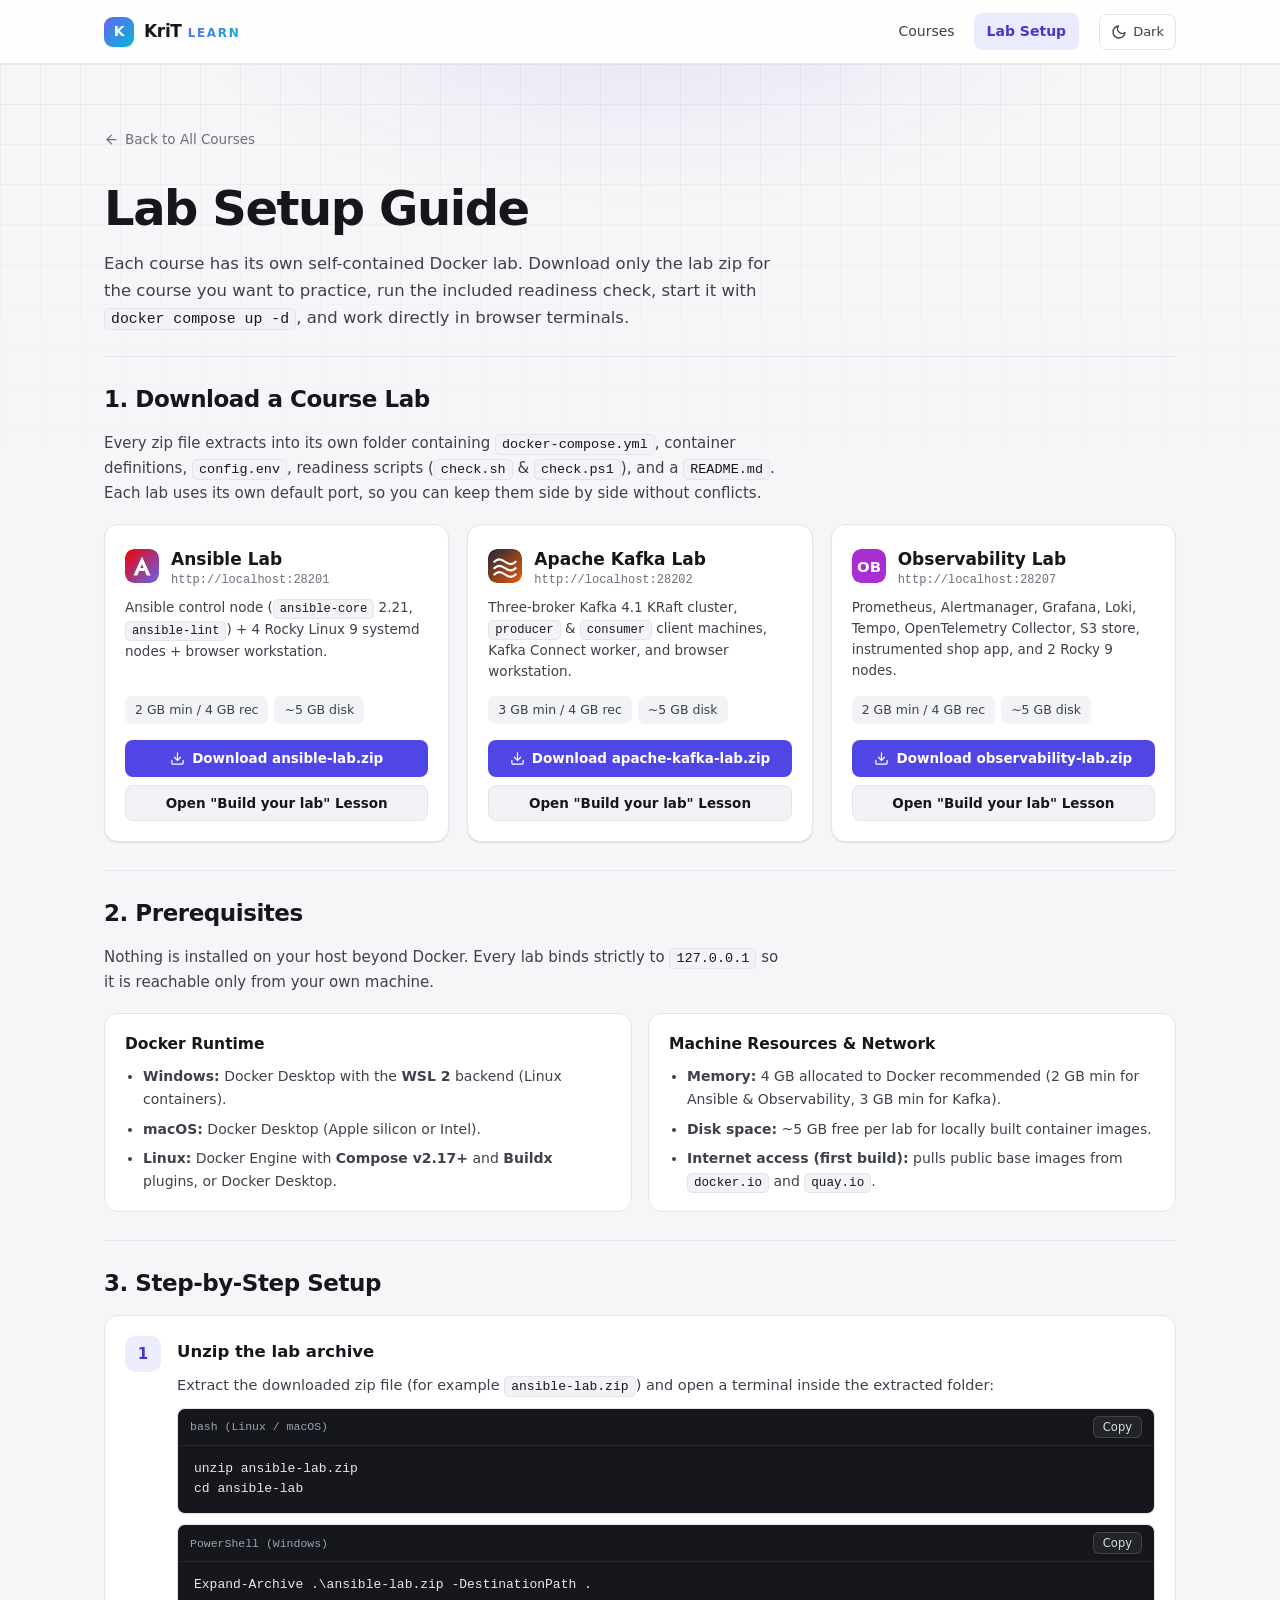
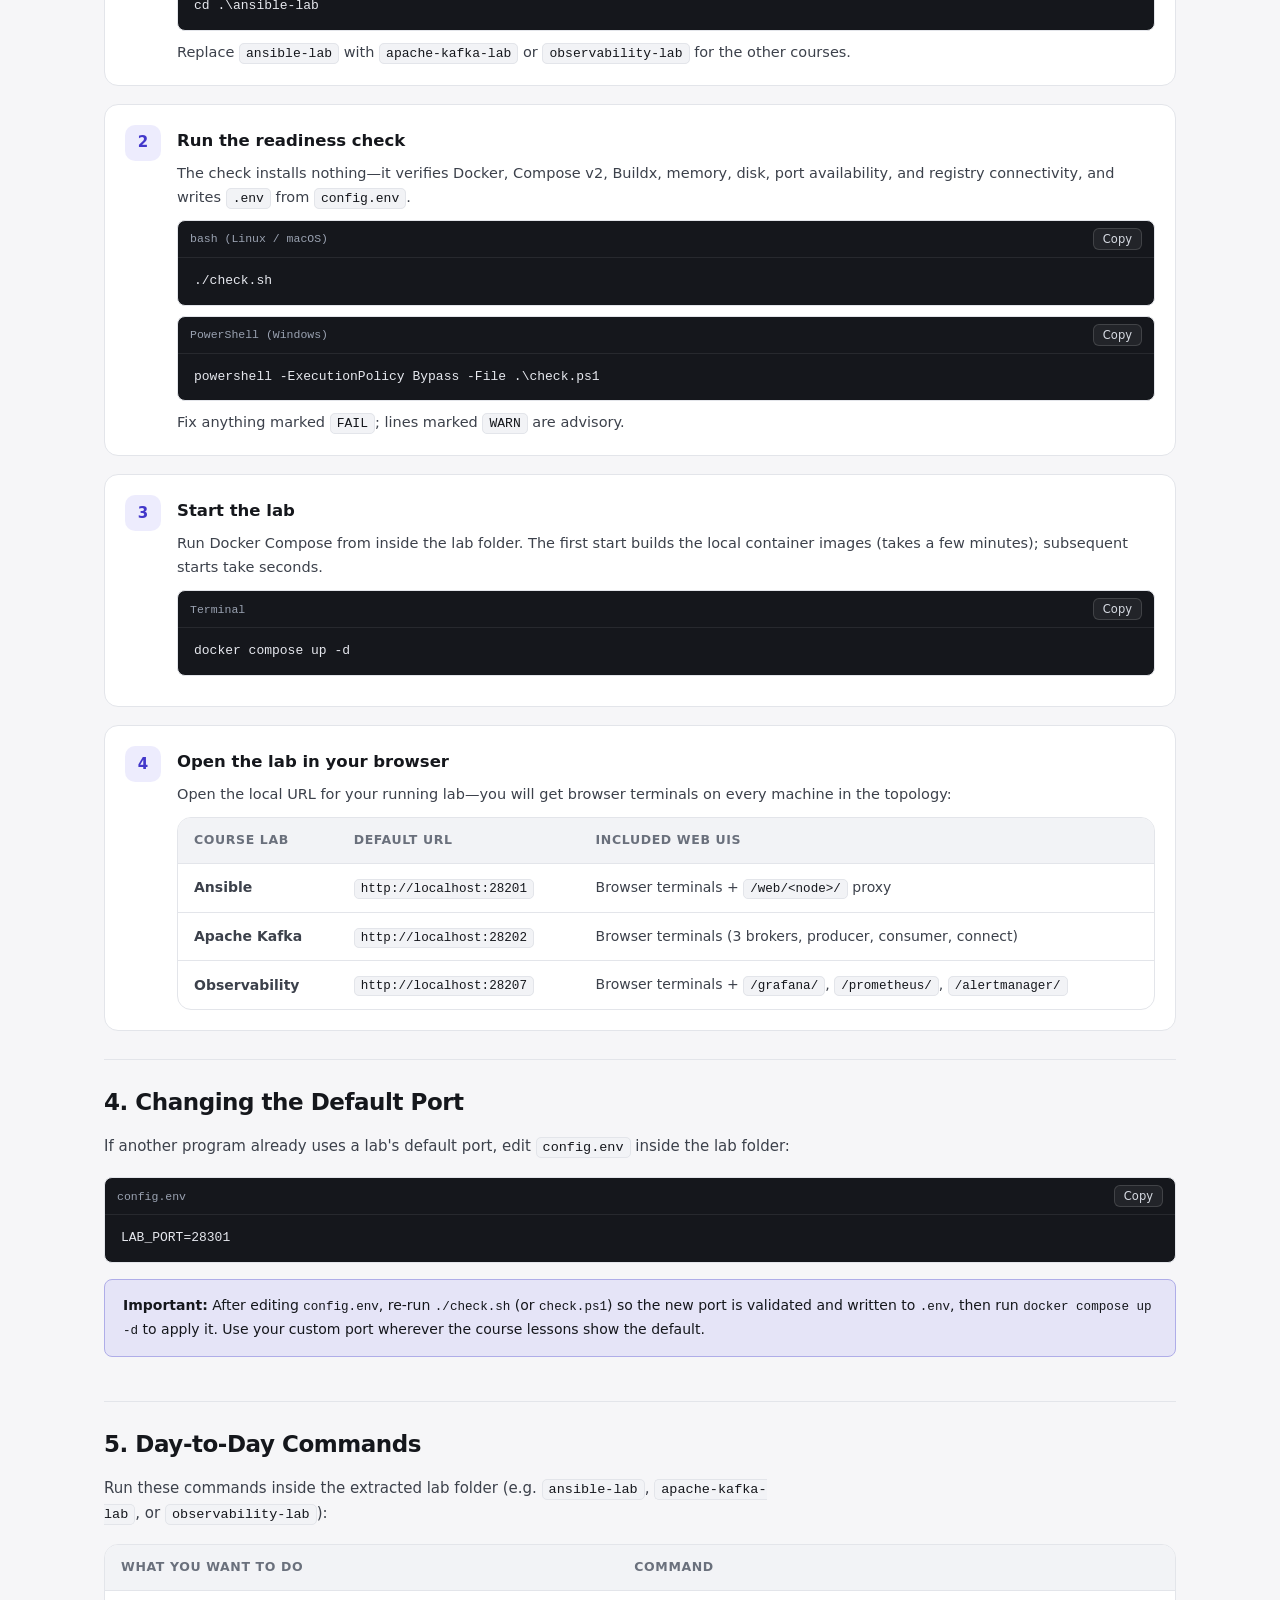
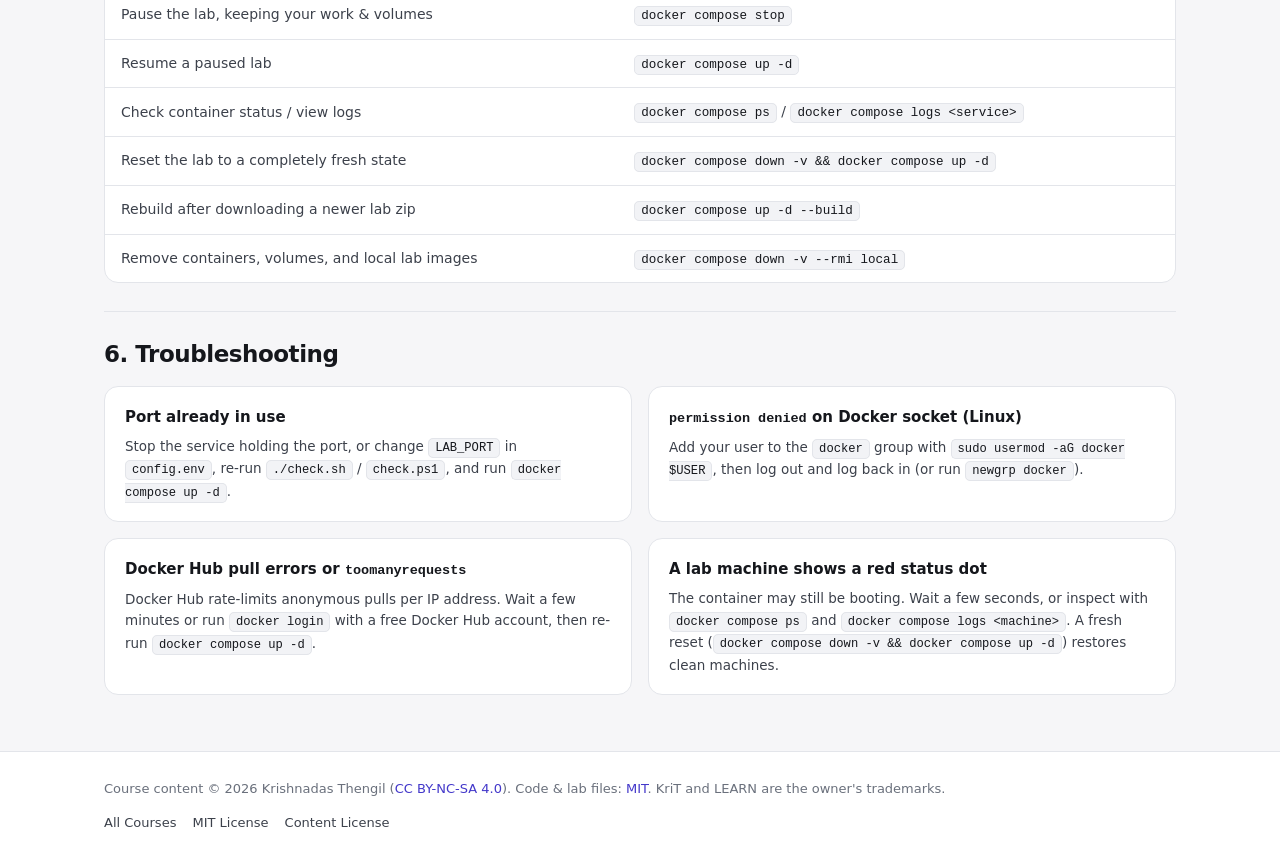
==== lab-setup/index.html @ cadbdb61 "Publish KriT LEARN portal with Ansible, Apache Kafka, and Observability courses" ====
<!doctype html>
<html lang="en">
<head>
  <meta charset="UTF-8" />
  <meta name="viewport" content="width=device-width, initial-scale=1.0" />
  <meta name="theme-color" content="#0c0d10" />
  <meta name="description" content="Download and set up the local Docker labs for KriT LEARN courses: Ansible, Apache Kafka, and Observability." />
  <title>Lab Setup — KriT LEARN</title>
  <link rel="icon" href="data:image/svg+xml,%3Csvg xmlns='http://www.w3.org/2000/svg' viewBox='0 0 32 32'%3E%3Cdefs%3E%3ClinearGradient id='g' x1='0' y1='0' x2='1' y2='1'%3E%3Cstop offset='0' stop-color='%236366f1'/%3E%3Cstop offset='1' stop-color='%2306b6d4'/%3E%3C/linearGradient%3E%3C/defs%3E%3Crect width='32' height='32' rx='8' fill='url(%23g)'/%3E%3Ctext x='16' y='21.5' font-family='system-ui,sans-serif' font-size='15' font-weight='800' fill='%23fff' text-anchor='middle'%3EK%3C/text%3E%3C/svg%3E" />
  <link rel="stylesheet" href="../assets/portal.css" />
  <script>(function () {
    var t;
    try { t = JSON.parse(localStorage.getItem('learn-theme')); } catch (e) {}
    if (t !== 'light' && t !== 'dark') t = matchMedia('(prefers-color-scheme: light)').matches ? 'light' : 'dark';
    document.documentElement.dataset.theme = t;
  })();</script>
</head>
<body>
  <header class="topbar">
    <div class="topbar-inner">
      <a class="brand-lockup" href="../" aria-label="KriT LEARN Home">
        <span class="brand-mark" aria-hidden="true">K</span>
        <span class="brand-word">KriT <span class="brand-sub">LEARN</span></span>
      </a>
      <nav class="nav-links" aria-label="Primary">
        <a class="nav-link" href="../">Courses</a>
        <a class="nav-link active" href="./">Lab Setup</a>
      </nav>
      <button id="theme-toggle" class="theme-btn" type="button" aria-label="Switch theme">
        <svg class="icon-sun" viewBox="0 0 24 24" fill="none" stroke="currentColor" stroke-width="2" stroke-linecap="round" stroke-linejoin="round" style="display:none"><circle cx="12" cy="12" r="4"/><path d="M12 2v2M12 20v2M4.93 4.93l1.41 1.41M17.66 17.66l1.41 1.41M2 12h2M20 12h2M6.34 17.66l-1.41 1.41M19.07 4.93l-1.41 1.41"/></svg>
        <svg class="icon-moon" viewBox="0 0 24 24" fill="none" stroke="currentColor" stroke-width="2" stroke-linecap="round" stroke-linejoin="round"><path d="M21 12.79A9 9 0 1 1 11.21 3 7 7 0 0 0 21 12.79z"/></svg>
        <span class="theme-label">Theme</span>
      </button>
    </div>
  </header>

  <main class="page-bg">
    <div class="container">
      <section class="hero" style="padding-bottom: 24px;">
        <a class="breadcrumb" href="../">
          <svg width="15" height="15" viewBox="0 0 24 24" fill="none" stroke="currentColor" stroke-width="2" stroke-linecap="round" stroke-linejoin="round"><path d="M19 12H5"/><path d="m12 19-7-7 7-7"/></svg>
          Back to All Courses
        </a>
        <h1>Lab Setup Guide</h1>
        <p class="hero-lead">
          Each course has its own self-contained Docker lab. Download only the lab zip for the course you want to practice,
          run the included readiness check, start it with <code>docker compose up -d</code>, and work directly in browser terminals.
        </p>
      </section>

      <!-- Section 1: Downloads -->
      <section id="downloads" class="setup-section">
        <h2>1. Download a Course Lab</h2>
        <p>
          Every zip file extracts into its own folder containing <code>docker-compose.yml</code>, container definitions,
          <code>config.env</code>, readiness scripts (<code>check.sh</code> &amp; <code>check.ps1</code>), and a <code>README.md</code>.
          Each lab uses its own default port, so you can keep them side by side without conflicts.
        </p>

        <div class="download-grid">
          <!-- Ansible Lab -->
          <article class="dl-card">
            <div class="dl-card-head">
              <div class="dl-card-icon" aria-hidden="true">
                <svg xmlns="http://www.w3.org/2000/svg" viewBox="0 0 32 32">
                  <defs><linearGradient id="g-ans-d" x1="0" y1="0" x2="1" y2="1"><stop offset="0" stop-color="#ee0000"/><stop offset="1" stop-color="#6366f1"/></linearGradient></defs>
                  <rect width="32" height="32" rx="8" fill="url(#g-ans-d)"/>
                  <path d="M16 7 8 25h3.6l1.7-4.2h5.4L20.4 25H24L16 7Zm-1.5 10.8L16 14l1.5 3.8h-3Z" fill="#fff"/>
                </svg>
              </div>
              <div>
                <h3>Ansible Lab</h3>
                <div class="dl-port">http://localhost:28201</div>
              </div>
            </div>
            <p>Ansible control node (<code>ansible-core</code> 2.21, <code>ansible-lint</code>) + 4 Rocky Linux 9 systemd nodes + browser workstation.</p>
            <div class="dl-meta">
              <span class="pill">2 GB min / 4 GB rec</span>
              <span class="pill">~5 GB disk</span>
            </div>
            <div class="dl-actions">
              <a class="btn btn-primary" href="../downloads/ansible-lab.zip" download>
                <svg viewBox="0 0 24 24" fill="none" stroke="currentColor" stroke-width="2" stroke-linecap="round" stroke-linejoin="round"><path d="M21 15v4a2 2 0 0 1-2 2H5a2 2 0 0 1-2-2v-4"/><polyline points="7 10 12 15 17 10"/><line x1="12" y1="15" x2="12" y2="3"/></svg>
                Download ansible-lab.zip
              </a>
              <a class="btn btn-secondary" href="../courses/ansible/#/l/l-lab-setup">Open "Build your lab" Lesson</a>
            </div>
          </article>

          <!-- Kafka Lab -->
          <article class="dl-card">
            <div class="dl-card-head">
              <div class="dl-card-icon" aria-hidden="true">
                <svg xmlns="http://www.w3.org/2000/svg" viewBox="0 0 32 32">
                  <defs><linearGradient id="g-kfk-d" x1="0" y1="0" x2="1" y2="1"><stop offset="0" stop-color="#1f2937"/><stop offset="1" stop-color="#ea580c"/></linearGradient></defs>
                  <rect width="32" height="32" rx="8" fill="url(#g-kfk-d)"/>
                  <path d="M6 12c3-3 6-3 10 0s7 3 10 0M6 18c3-3 6-3 10 0s7 3 10 0M6 24c3-3 6-3 10 0s7 3 10 0" fill="none" stroke="#fff" stroke-width="2" stroke-linecap="round"/>
                </svg>
              </div>
              <div>
                <h3>Apache Kafka Lab</h3>
                <div class="dl-port">http://localhost:28202</div>
              </div>
            </div>
            <p>Three-broker Kafka 4.1 KRaft cluster, <code>producer</code> &amp; <code>consumer</code> client machines, Kafka Connect worker, and browser workstation.</p>
            <div class="dl-meta">
              <span class="pill">3 GB min / 4 GB rec</span>
              <span class="pill">~5 GB disk</span>
            </div>
            <div class="dl-actions">
              <a class="btn btn-primary" href="../downloads/apache-kafka-lab.zip" download>
                <svg viewBox="0 0 24 24" fill="none" stroke="currentColor" stroke-width="2" stroke-linecap="round" stroke-linejoin="round"><path d="M21 15v4a2 2 0 0 1-2 2H5a2 2 0 0 1-2-2v-4"/><polyline points="7 10 12 15 17 10"/><line x1="12" y1="15" x2="12" y2="3"/></svg>
                Download apache-kafka-lab.zip
              </a>
              <a class="btn btn-secondary" href="../courses/apache-kafka/#/l/ke-lab-setup">Open "Build your lab" Lesson</a>
            </div>
          </article>

          <!-- Observability Lab -->
          <article class="dl-card">
            <div class="dl-card-head">
              <div class="dl-card-icon" aria-hidden="true">
                <svg xmlns="http://www.w3.org/2000/svg" viewBox="0 0 32 32">
                  <rect width="32" height="32" rx="8" fill="hsl(285 65% 50%)"/>
                  <text x="16" y="21.5" font-family="system-ui,sans-serif" font-size="14" font-weight="800" fill="#fff" text-anchor="middle">OB</text>
                </svg>
              </div>
              <div>
                <h3>Observability Lab</h3>
                <div class="dl-port">http://localhost:28207</div>
              </div>
            </div>
            <p>Prometheus, Alertmanager, Grafana, Loki, Tempo, OpenTelemetry Collector, S3 store, instrumented shop app, and 2 Rocky 9 nodes.</p>
            <div class="dl-meta">
              <span class="pill">2 GB min / 4 GB rec</span>
              <span class="pill">~5 GB disk</span>
            </div>
            <div class="dl-actions">
              <a class="btn btn-primary" href="../downloads/observability-lab.zip" download>
                <svg viewBox="0 0 24 24" fill="none" stroke="currentColor" stroke-width="2" stroke-linecap="round" stroke-linejoin="round"><path d="M21 15v4a2 2 0 0 1-2 2H5a2 2 0 0 1-2-2v-4"/><polyline points="7 10 12 15 17 10"/><line x1="12" y1="15" x2="12" y2="3"/></svg>
                Download observability-lab.zip
              </a>
              <a class="btn btn-secondary" href="../courses/observability/#/l/obe-lab-setup">Open "Build your lab" Lesson</a>
            </div>
          </article>
        </div>
      </section>

      <!-- Section 2: Prerequisites -->
      <section class="setup-section">
        <h2>2. Prerequisites</h2>
        <p>Nothing is installed on your host beyond Docker. Every lab binds strictly to <code>127.0.0.1</code> so it is reachable only from your own machine.</p>
        <div class="req-grid">
          <div class="req-card">
            <h3>Docker Runtime</h3>
            <ul>
              <li><strong>Windows:</strong> Docker Desktop with the <strong>WSL 2</strong> backend (Linux containers).</li>
              <li><strong>macOS:</strong> Docker Desktop (Apple silicon or Intel).</li>
              <li><strong>Linux:</strong> Docker Engine with <strong>Compose v2.17+</strong> and <strong>Buildx</strong> plugins, or Docker Desktop.</li>
            </ul>
          </div>
          <div class="req-card">
            <h3>Machine Resources &amp; Network</h3>
            <ul>
              <li><strong>Memory:</strong> 4 GB allocated to Docker recommended (2 GB min for Ansible &amp; Observability, 3 GB min for Kafka).</li>
              <li><strong>Disk space:</strong> ~5 GB free per lab for locally built container images.</li>
              <li><strong>Internet access (first build):</strong> pulls public base images from <code>docker.io</code> and <code>quay.io</code>.</li>
            </ul>
          </div>
        </div>
      </section>

      <!-- Section 3: Step-by-Step Setup -->
      <section class="setup-section">
        <h2>3. Step-by-Step Setup</h2>
        <div class="steps">
          <div class="step">
            <div class="step-num">1</div>
            <div class="step-body">
              <h3>Unzip the lab archive</h3>
              <p>Extract the downloaded zip file (for example <code>ansible-lab.zip</code>) and open a terminal inside the extracted folder:</p>
              <div class="code-wrap">
                <div class="code-head"><span>bash (Linux / macOS)</span><button class="copy-btn" type="button">Copy</button></div>
                <pre>unzip ansible-lab.zip
cd ansible-lab</pre>
              </div>
              <div class="code-wrap">
                <div class="code-head"><span>PowerShell (Windows)</span><button class="copy-btn" type="button">Copy</button></div>
                <pre>Expand-Archive .\ansible-lab.zip -DestinationPath .
cd .\ansible-lab</pre>
              </div>
              <p>Replace <code>ansible-lab</code> with <code>apache-kafka-lab</code> or <code>observability-lab</code> for the other courses.</p>
            </div>
          </div>

          <div class="step">
            <div class="step-num">2</div>
            <div class="step-body">
              <h3>Run the readiness check</h3>
              <p>
                The check installs nothing—it verifies Docker, Compose v2, Buildx, memory, disk, port availability, and registry connectivity,
                and writes <code>.env</code> from <code>config.env</code>.
              </p>
              <div class="code-wrap">
                <div class="code-head"><span>bash (Linux / macOS)</span><button class="copy-btn" type="button">Copy</button></div>
                <pre>./check.sh</pre>
              </div>
              <div class="code-wrap">
                <div class="code-head"><span>PowerShell (Windows)</span><button class="copy-btn" type="button">Copy</button></div>
                <pre>powershell -ExecutionPolicy Bypass -File .\check.ps1</pre>
              </div>
              <p>Fix anything marked <code>FAIL</code>; lines marked <code>WARN</code> are advisory.</p>
            </div>
          </div>

          <div class="step">
            <div class="step-num">3</div>
            <div class="step-body">
              <h3>Start the lab</h3>
              <p>Run Docker Compose from inside the lab folder. The first start builds the local container images (takes a few minutes); subsequent starts take seconds.</p>
              <div class="code-wrap">
                <div class="code-head"><span>Terminal</span><button class="copy-btn" type="button">Copy</button></div>
                <pre>docker compose up -d</pre>
              </div>
            </div>
          </div>

          <div class="step">
            <div class="step-num">4</div>
            <div class="step-body">
              <h3>Open the lab in your browser</h3>
              <p>Open the local URL for your running lab—you will get browser terminals on every machine in the topology:</p>
              <div class="table-wrap" style="margin-top: 10px;">
                <table>
                  <thead>
                    <tr><th>Course Lab</th><th>Default URL</th><th>Included Web UIs</th></tr>
                  </thead>
                  <tbody>
                    <tr><td><strong>Ansible</strong></td><td><code>http://localhost:28201</code></td><td>Browser terminals + <code>/web/&lt;node&gt;/</code> proxy</td></tr>
                    <tr><td><strong>Apache Kafka</strong></td><td><code>http://localhost:28202</code></td><td>Browser terminals (3 brokers, producer, consumer, connect)</td></tr>
                    <tr><td><strong>Observability</strong></td><td><code>http://localhost:28207</code></td><td>Browser terminals + <code>/grafana/</code>, <code>/prometheus/</code>, <code>/alertmanager/</code></td></tr>
                  </tbody>
                </table>
              </div>
            </div>
          </div>
        </div>
      </section>

      <!-- Section 4: Customizing Ports -->
      <section class="setup-section">
        <h2>4. Changing the Default Port</h2>
        <p>If another program already uses a lab's default port, edit <code>config.env</code> inside the lab folder:</p>
        <div class="code-wrap">
          <div class="code-head"><span>config.env</span><button class="copy-btn" type="button">Copy</button></div>
          <pre>LAB_PORT=28301</pre>
        </div>
        <div class="callout">
          <strong>Important:</strong> After editing <code>config.env</code>, re-run <code>./check.sh</code> (or <code>check.ps1</code>) so the new port is validated and written to <code>.env</code>, then run <code>docker compose up -d</code> to apply it. Use your custom port wherever the course lessons show the default.
        </div>
      </section>

      <!-- Section 5: Day-to-Day Commands -->
      <section class="setup-section">
        <h2>5. Day-to-Day Commands</h2>
        <p>Run these commands inside the extracted lab folder (e.g. <code>ansible-lab</code>, <code>apache-kafka-lab</code>, or <code>observability-lab</code>):</p>
        <div class="table-wrap">
          <table>
            <thead>
              <tr><th>What you want to do</th><th>Command</th></tr>
            </thead>
            <tbody>
              <tr><td>Pause the lab, keeping your work &amp; volumes</td><td><code>docker compose stop</code></td></tr>
              <tr><td>Resume a paused lab</td><td><code>docker compose up -d</code></td></tr>
              <tr><td>Check container status / view logs</td><td><code>docker compose ps</code> / <code>docker compose logs &lt;service&gt;</code></td></tr>
              <tr><td>Reset the lab to a completely fresh state</td><td><code>docker compose down -v &amp;&amp; docker compose up -d</code></td></tr>
              <tr><td>Rebuild after downloading a newer lab zip</td><td><code>docker compose up -d --build</code></td></tr>
              <tr><td>Remove containers, volumes, and local lab images</td><td><code>docker compose down -v --rmi local</code></td></tr>
            </tbody>
          </table>
        </div>
      </section>

      <!-- Section 6: Troubleshooting -->
      <section class="setup-section" style="padding-bottom: 56px;">
        <h2>6. Troubleshooting</h2>
        <div class="faq-grid">
          <div class="faq-card">
            <h3>Port already in use</h3>
            <p>Stop the service holding the port, or change <code>LAB_PORT</code> in <code>config.env</code>, re-run <code>./check.sh</code> / <code>check.ps1</code>, and run <code>docker compose up -d</code>.</p>
          </div>
          <div class="faq-card">
            <h3><code>permission denied</code> on Docker socket (Linux)</h3>
            <p>Add your user to the <code>docker</code> group with <code>sudo usermod -aG docker $USER</code>, then log out and log back in (or run <code>newgrp docker</code>).</p>
          </div>
          <div class="faq-card">
            <h3>Docker Hub pull errors or <code>toomanyrequests</code></h3>
            <p>Docker Hub rate-limits anonymous pulls per IP address. Wait a few minutes or run <code>docker login</code> with a free Docker Hub account, then re-run <code>docker compose up -d</code>.</p>
          </div>
          <div class="faq-card">
            <h3>A lab machine shows a red status dot</h3>
            <p>The container may still be booting. Wait a few seconds, or inspect with <code>docker compose ps</code> and <code>docker compose logs &lt;machine&gt;</code>. A fresh reset (<code>docker compose down -v &amp;&amp; docker compose up -d</code>) restores clean machines.</p>
          </div>
        </div>
      </section>
    </div>
  </main>

  <footer class="site-footer">
    <div class="container footer-inner">
      <div>
        Course content &copy; 2026 Krishnadas Thengil (<a href="../LICENSE-CONTENT">CC BY-NC-SA 4.0</a>). Code &amp; lab files: <a href="../LICENSE">MIT</a>. KriT and LEARN are the owner's trademarks.
      </div>
      <div class="footer-links">
        <a href="../">All Courses</a>
        <a href="../LICENSE">MIT License</a>
        <a href="../LICENSE-CONTENT">Content License</a>
      </div>
    </div>
  </footer>

  <script src="../assets/portal.js"></script>
</body>
</html>
---- assets/portal.css ----
:root {
  --font-display: "Plus Jakarta Sans", "Inter", system-ui, -apple-system, BlinkMacSystemFont, "Segoe UI", sans-serif;
  --font-text: "Inter", system-ui, -apple-system, BlinkMacSystemFont, "Segoe UI", sans-serif;
  --font-mono: "JetBrains Mono", ui-monospace, SFMono-Regular, Menlo, Monaco, Consolas, monospace;
  --radius-sm: 8px;
  --radius: 14px;
  --radius-lg: 20px;
  --topbar-h: 64px;
  --ease: cubic-bezier(.2, .8, .2, 1);

  color-scheme: light;
  --bg: #f6f6f8;
  --bg-tint: #f3f4ff;
  --surface: #ffffff;
  --surface-2: #f2f3f6;
  --surface-3: #e9ebef;
  --border: #e3e5ea;
  --border-strong: #cdd1d8;
  --text: #15171c;
  --text-2: #3c414b;
  --muted: #6a707c;
  --accent: #4338ca;
  --accent-fill: #4f46e5;
  --accent-hover: #4338ca;
  --accent-soft: rgba(79, 70, 229, 0.10);
  --on-accent: #ffffff;
  --glass: rgba(255, 255, 255, 0.88);
  --code-bg: #15171c;
  --code-text: #e6e8ee;
  --shadow-sm: 0 1px 2px rgba(16, 18, 24, 0.06), 0 1px 1px rgba(16, 18, 24, 0.04);
  --shadow-md: 0 10px 28px -10px rgba(16, 18, 24, 0.14), 0 2px 6px rgba(16, 18, 24, 0.05);
  --shadow-lg: 0 24px 60px -20px rgba(16, 18, 24, 0.22);
  --grid-line: rgba(16, 18, 24, 0.055);
  --brand-gradient: linear-gradient(135deg, #6366f1, #06b6d4);
  --ok: #15803d;
  --ok-soft: rgba(21, 128, 61, 0.11);
  --warn: #b45309;
  --warn-soft: rgba(180, 83, 9, 0.11);
}

[data-theme="dark"] {
  color-scheme: dark;
  --bg: #0c0d10;
  --bg-tint: #0e0f1a;
  --surface: #14161b;
  --surface-2: #1a1d23;
  --surface-3: #23272e;
  --border: #252930;
  --border-strong: #363b45;
  --text: #f2f3f5;
  --text-2: #c4c8d0;
  --muted: #8d939e;
  --accent: #8b93ff;
  --accent-fill: #6366f1;
  --accent-hover: #7c7ff5;
  --accent-soft: rgba(139, 147, 255, 0.14);
  --on-accent: #ffffff;
  --glass: rgba(12, 13, 16, 0.88);
  --code-bg: #0f1115;
  --code-text: #e6e8ee;
  --shadow-sm: 0 1px 2px rgba(0, 0, 0, 0.4);
  --shadow-md: 0 12px 32px -12px rgba(0, 0, 0, 0.65);
  --shadow-lg: 0 30px 70px -20px rgba(0, 0, 0, 0.78);
  --grid-line: rgba(255, 255, 255, 0.045);
  --ok: #4ade80;
  --ok-soft: rgba(74, 222, 128, 0.12);
  --warn: #fbbf24;
  --warn-soft: rgba(251, 191, 36, 0.12);
}

*, *::before, *::after { box-sizing: border-box; }

html { scroll-behavior: smooth; }

body {
  margin: 0;
  min-height: 100vh;
  display: flex;
  flex-direction: column;
  background: var(--bg);
  color: var(--text);
  font: 400 15px/1.65 var(--font-text);
  -webkit-font-smoothing: antialiased;
  text-rendering: optimizeLegibility;
  transition: background-color 0.25s var(--ease), color 0.25s var(--ease);
}

a { color: var(--accent); text-decoration: none; }
a:hover { text-decoration: underline; }

/* Subtle architectural grid background on hero */
.page-bg {
  position: relative;
  flex: 1;
}

.page-bg::before {
  content: "";
  position: absolute;
  inset: 0 0 auto 0;
  height: 440px;
  pointer-events: none;
  background-image:
    radial-gradient(640px 260px at 50% -40px, var(--accent-soft), transparent 70%),
    linear-gradient(to right, var(--grid-line) 1px, transparent 1px),
    linear-gradient(to bottom, var(--grid-line) 1px, transparent 1px);
  background-size: 100% 100%, 40px 40px, 40px 40px;
  mask-image: linear-gradient(to bottom, rgba(0,0,0,0.85), transparent 92%);
  -webkit-mask-image: linear-gradient(to bottom, rgba(0,0,0,0.85), transparent 92%);
  z-index: 0;
}

.container {
  position: relative;
  z-index: 1;
  width: 100%;
  max-width: 1120px;
  margin: 0 auto;
  padding: 0 24px;
}

/* Header */
.topbar {
  position: sticky;
  top: 0;
  z-index: 40;
  height: var(--topbar-h);
  background: var(--glass);
  backdrop-filter: saturate(160%) blur(14px);
  -webkit-backdrop-filter: saturate(160%) blur(14px);
  border-bottom: 1px solid var(--border);
}

.topbar-inner {
  height: 100%;
  max-width: 1120px;
  margin: 0 auto;
  padding: 0 24px;
  display: flex;
  align-items: center;
  gap: 20px;
}

.brand-lockup {
  display: inline-flex;
  align-items: center;
  gap: 10px;
  color: var(--text);
  font-family: var(--font-display);
  font-weight: 800;
  font-size: 17px;
  letter-spacing: -0.02em;
}
.brand-lockup:hover { text-decoration: none; }

.brand-mark {
  width: 30px;
  height: 30px;
  border-radius: 9px;
  background: var(--brand-gradient);
  display: inline-flex;
  align-items: center;
  justify-content: center;
  color: #fff;
  font-weight: 800;
  font-size: 14px;
  box-shadow: var(--shadow-sm);
  flex-shrink: 0;
}

.brand-word {
  display: inline-flex;
  align-items: baseline;
  gap: 6px;
}

.brand-word .brand-sub {
  font-size: 12px;
  font-weight: 700;
  letter-spacing: 0.14em;
  text-transform: uppercase;
  background: var(--brand-gradient);
  -webkit-background-clip: text;
  background-clip: text;
  color: transparent;
}

.nav-links {
  display: flex;
  align-items: center;
  gap: 6px;
  margin-left: auto;
}

.nav-link {
  padding: 7px 13px;
  border-radius: var(--radius-sm);
  color: var(--text-2);
  font-size: 14px;
  font-weight: 500;
  transition: background-color 0.18s var(--ease), color 0.18s var(--ease);
}
.nav-link:hover {
  background: var(--surface-2);
  color: var(--text);
  text-decoration: none;
}
.nav-link.active {
  background: var(--accent-soft);
  color: var(--accent);
  font-weight: 600;
}

.theme-btn {
  display: inline-flex;
  align-items: center;
  justify-content: center;
  gap: 6px;
  height: 36px;
  padding: 0 11px;
  border-radius: var(--radius-sm);
  border: 1px solid var(--border);
  background: var(--surface);
  color: var(--text-2);
  font: 500 13px var(--font-text);
  cursor: pointer;
  transition: border-color 0.18s var(--ease), background-color 0.18s var(--ease), color 0.18s var(--ease);
}
.theme-btn:hover {
  border-color: var(--border-strong);
  background: var(--surface-2);
  color: var(--text);
}
.theme-btn svg { width: 16px; height: 16px; flex-shrink: 0; }

/* Hero */
.hero {
  padding: 64px 0 42px;
}

.eyebrow {
  display: inline-flex;
  align-items: center;
  gap: 8px;
  padding: 5px 12px;
  border-radius: 999px;
  border: 1px solid var(--border);
  background: var(--surface);
  color: var(--text-2);
  font: 600 12px/1 var(--font-mono);
  letter-spacing: 0.04em;
  text-transform: uppercase;
  box-shadow: var(--shadow-sm);
}

.eyebrow-dot {
  width: 7px;
  height: 7px;
  border-radius: 50%;
  background: var(--brand-gradient);
}

.hero h1 {
  margin: 18px 0 14px;
  font-family: var(--font-display);
  font-size: clamp(32px, 4.6vw, 48px);
  font-weight: 800;
  line-height: 1.12;
  letter-spacing: -0.03em;
  max-width: 18ch;
}

.hero-lead {
  margin: 0;
  max-width: 66ch;
  font-size: 16.5px;
  line-height: 1.65;
  color: var(--text-2);
}

/* Tile Grid */
.section-head {
  display: flex;
  align-items: baseline;
  justify-content: space-between;
  gap: 16px;
  margin: 12px 0 20px;
}

.section-title {
  margin: 0;
  font-family: var(--font-display);
  font-size: 13px;
  font-weight: 700;
  letter-spacing: 0.12em;
  text-transform: uppercase;
  color: var(--muted);
}

.tile-grid {
  display: grid;
  grid-template-columns: repeat(2, minmax(0, 1fr));
  gap: 22px;
  padding-bottom: 56px;
}

.tile {
  position: relative;
  display: flex;
  flex-direction: column;
  background: var(--surface);
  border: 1px solid var(--border);
  border-radius: var(--radius-lg);
  padding: 26px;
  box-shadow: var(--shadow-sm);
  transition: transform 0.22s var(--ease), box-shadow 0.22s var(--ease), border-color 0.22s var(--ease);
  overflow: hidden;
}

.tile::before {
  content: "";
  position: absolute;
  inset: 0 0 auto 0;
  height: 3px;
  background: var(--tile-accent, var(--brand-gradient));
  opacity: 0.9;
}

.tile:hover {
  transform: translateY(-3px);
  box-shadow: var(--shadow-md);
  border-color: var(--border-strong);
}

.tile-setup {
  background: linear-gradient(155deg, var(--surface) 0%, var(--bg-tint) 100%);
  border-color: color-mix(in srgb, var(--accent-fill) 32%, var(--border));
}

.tile-top {
  display: flex;
  align-items: flex-start;
  justify-content: space-between;
  gap: 16px;
  margin-bottom: 16px;
}

.tile-icon {
  width: 46px;
  height: 46px;
  border-radius: 12px;
  display: inline-flex;
  align-items: center;
  justify-content: center;
  flex-shrink: 0;
  box-shadow: var(--shadow-sm);
  overflow: hidden;
}

.tile-icon svg {
  width: 46px;
  height: 46px;
  display: block;
}

.tile-badge {
  display: inline-flex;
  align-items: center;
  padding: 4px 10px;
  border-radius: 999px;
  background: var(--surface-2);
  border: 1px solid var(--border);
  color: var(--muted);
  font: 600 11.5px/1.2 var(--font-mono);
  white-space: nowrap;
}

.tile-setup .tile-badge {
  background: var(--accent-soft);
  border-color: transparent;
  color: var(--accent);
}

.tile h2 {
  margin: 0 0 8px;
  font-family: var(--font-display);
  font-size: 22px;
  font-weight: 750;
  letter-spacing: -0.02em;
  color: var(--text);
}

.tile-desc {
  margin: 0 0 18px;
  color: var(--text-2);
  font-size: 14.5px;
  line-height: 1.65;
  flex: 1;
}

.pill-row {
  display: flex;
  flex-wrap: wrap;
  gap: 8px;
  margin-bottom: 22px;
}

.pill {
  display: inline-flex;
  align-items: center;
  gap: 5px;
  padding: 4px 10px;
  border-radius: 7px;
  background: var(--surface-2);
  color: var(--text-2);
  font-size: 12.5px;
  font-weight: 500;
}

.pill code {
  font-family: var(--font-mono);
  font-size: 12px;
  color: var(--text);
}

.tile-actions {
  display: flex;
  flex-wrap: wrap;
  align-items: center;
  gap: 10px;
  padding-top: 16px;
  border-top: 1px solid var(--border);
}

/* Buttons */
.btn {
  display: inline-flex;
  align-items: center;
  justify-content: center;
  gap: 7px;
  padding: 9px 16px;
  border-radius: var(--radius-sm);
  font: 600 13.5px/1.2 var(--font-text);
  cursor: pointer;
  border: 1px solid transparent;
  transition: background-color 0.18s var(--ease), border-color 0.18s var(--ease), color 0.18s var(--ease), transform 0.15s var(--ease);
  white-space: nowrap;
}
.btn:hover { text-decoration: none; }
.btn:active { transform: translateY(1px); }
.btn svg { width: 15px; height: 15px; flex-shrink: 0; }

.btn-primary {
  background: var(--accent-fill);
  color: var(--on-accent);
}
.btn-primary:hover {
  background: var(--accent-hover);
  color: var(--on-accent);
}

.btn-secondary {
  background: var(--surface-2);
  border-color: var(--border);
  color: var(--text);
}
.btn-secondary:hover {
  background: var(--surface-3);
  border-color: var(--border-strong);
  color: var(--text);
}

/* Feature Strip on Home */
.info-strip {
  display: grid;
  grid-template-columns: repeat(3, minmax(0, 1fr));
  gap: 18px;
  padding: 0 0 64px;
}

.info-card {
  background: var(--surface);
  border: 1px solid var(--border);
  border-radius: var(--radius);
  padding: 20px;
}

.info-card h3 {
  margin: 0 0 6px;
  font-family: var(--font-display);
  font-size: 15px;
  font-weight: 700;
  color: var(--text);
}

.info-card p {
  margin: 0;
  font-size: 13.5px;
  color: var(--text-2);
  line-height: 1.6;
}

/* Lab Setup Page Styles */
.breadcrumb {
  display: inline-flex;
  align-items: center;
  gap: 6px;
  margin-bottom: 14px;
  font-size: 13.5px;
  font-weight: 500;
  color: var(--muted);
}
.breadcrumb:hover { color: var(--accent); text-decoration: none; }

.setup-section {
  padding: 24px 0 28px;
  border-top: 1px solid var(--border);
}

.setup-section:first-of-type {
  border-top: none;
  padding-top: 8px;
}

.setup-section h2 {
  margin: 0 0 12px;
  font-family: var(--font-display);
  font-size: 23px;
  font-weight: 750;
  letter-spacing: -0.02em;
}

.setup-section > p {
  margin: 0 0 18px;
  color: var(--text-2);
  max-width: 72ch;
}

.download-grid {
  display: grid;
  grid-template-columns: repeat(3, minmax(0, 1fr));
  gap: 18px;
  margin-top: 18px;
}

.dl-card {
  display: flex;
  flex-direction: column;
  background: var(--surface);
  border: 1px solid var(--border);
  border-radius: var(--radius);
  padding: 20px;
  box-shadow: var(--shadow-sm);
}

.dl-card-head {
  display: flex;
  align-items: center;
  gap: 12px;
  margin-bottom: 10px;
}

.dl-card-icon {
  width: 34px;
  height: 34px;
  border-radius: 9px;
  overflow: hidden;
  flex-shrink: 0;
}
.dl-card-icon svg { width: 34px; height: 34px; display: block; }

.dl-card h3 {
  margin: 0;
  font-family: var(--font-display);
  font-size: 17px;
  font-weight: 700;
}

.dl-card .dl-port {
  font: 500 12px var(--font-mono);
  color: var(--muted);
}

.dl-card p {
  margin: 0 0 14px;
  font-size: 13.5px;
  color: var(--text-2);
  line-height: 1.55;
  flex: 1;
}

.dl-meta {
  display: flex;
  flex-wrap: wrap;
  gap: 6px;
  margin-bottom: 16px;
}

.dl-actions {
  display: flex;
  flex-direction: column;
  gap: 8px;
}

.dl-actions .btn { width: 100%; }

/* Prerequisites Grid */
.req-grid {
  display: grid;
  grid-template-columns: repeat(2, minmax(0, 1fr));
  gap: 16px;
}

.req-card {
  background: var(--surface);
  border: 1px solid var(--border);
  border-radius: var(--radius);
  padding: 18px 20px;
}

.req-card h3 {
  margin: 0 0 8px;
  font-family: var(--font-display);
  font-size: 15.5px;
  font-weight: 700;
}

.req-card ul {
  margin: 0;
  padding-left: 18px;
  color: var(--text-2);
  font-size: 14px;
}
.req-card li { margin-bottom: 6px; }
.req-card li:last-child { margin-bottom: 0; }

/* Steps */
.steps {
  display: flex;
  flex-direction: column;
  gap: 18px;
}

.step {
  display: grid;
  grid-template-columns: 36px minmax(0, 1fr);
  gap: 16px;
  background: var(--surface);
  border: 1px solid var(--border);
  border-radius: var(--radius);
  padding: 20px;
}

.step-num {
  width: 36px;
  height: 36px;
  border-radius: 10px;
  background: var(--accent-soft);
  color: var(--accent);
  font-family: var(--font-display);
  font-weight: 800;
  font-size: 15px;
  display: flex;
  align-items: center;
  justify-content: center;
}

.step-body h3 {
  margin: 2px 0 8px;
  font-family: var(--font-display);
  font-size: 16.5px;
  font-weight: 700;
}

.step-body p {
  margin: 0 0 10px;
  font-size: 14.5px;
  color: var(--text-2);
}
.step-body p:last-child { margin-bottom: 0; }

/* Code Blocks */
.code-wrap {
  position: relative;
  margin: 10px 0;
  border-radius: var(--radius-sm);
  background: var(--code-bg);
  border: 1px solid var(--border);
  overflow: hidden;
}

.code-head {
  display: flex;
  align-items: center;
  justify-content: space-between;
  padding: 7px 12px;
  border-bottom: 1px solid rgba(255, 255, 255, 0.08);
  font: 500 11.5px var(--font-mono);
  color: #9aa2b1;
}

.copy-btn {
  display: inline-flex;
  align-items: center;
  gap: 5px;
  padding: 3px 9px;
  border-radius: 6px;
  border: 1px solid rgba(255, 255, 255, 0.14);
  background: rgba(255, 255, 255, 0.06);
  color: #d6dae2;
  font: 500 11.5px var(--font-text);
  cursor: pointer;
  transition: background-color 0.15s var(--ease), color 0.15s var(--ease);
}
.copy-btn:hover { background: rgba(255, 255, 255, 0.14); color: #fff; }
.copy-btn.copied { border-color: #4ade80; color: #4ade80; }

pre {
  margin: 0;
  padding: 13px 16px;
  overflow-x: auto;
  font: 400 13px/1.6 var(--font-mono);
  color: var(--code-text);
}

code {
  font-family: var(--font-mono);
  font-size: 0.9em;
}

p code, li code, td code {
  padding: 2px 6px;
  border-radius: 5px;
  background: var(--surface-2);
  border: 1px solid var(--border);
  color: var(--text);
}

/* Callout */
.callout {
  margin: 16px 0;
  padding: 14px 18px;
  border-radius: var(--radius-sm);
  border: 1px solid color-mix(in srgb, var(--accent-fill) 35%, var(--border));
  background: var(--accent-soft);
  font-size: 14px;
  color: var(--text);
}
.callout strong { color: var(--text); }

/* Table */
.table-wrap {
  overflow-x: auto;
  border: 1px solid var(--border);
  border-radius: var(--radius);
  background: var(--surface);
}

table {
  width: 100%;
  border-collapse: collapse;
  font-size: 14px;
}

th, td {
  text-align: left;
  padding: 12px 16px;
  border-bottom: 1px solid var(--border);
}

th {
  background: var(--surface-2);
  font-family: var(--font-display);
  font-size: 12.5px;
  font-weight: 700;
  letter-spacing: 0.05em;
  text-transform: uppercase;
  color: var(--muted);
}

tr:last-child td { border-bottom: none; }
td { color: var(--text-2); }

/* Troubleshooting List */
.faq-grid {
  display: grid;
  grid-template-columns: repeat(2, minmax(0, 1fr));
  gap: 16px;
}

.faq-card {
  background: var(--surface);
  border: 1px solid var(--border);
  border-radius: var(--radius);
  padding: 18px 20px;
}

.faq-card h3 {
  margin: 0 0 6px;
  font-family: var(--font-display);
  font-size: 15px;
  font-weight: 700;
  color: var(--text);
}

.faq-card p {
  margin: 0;
  font-size: 13.5px;
  color: var(--text-2);
  line-height: 1.6;
}

/* Footer */
.site-footer {
  margin-top: auto;
  border-top: 1px solid var(--border);
  background: var(--surface);
  padding: 26px 0;
  font-size: 13px;
  color: var(--muted);
}

.footer-inner {
  display: flex;
  flex-wrap: wrap;
  align-items: center;
  justify-content: space-between;
  gap: 12px 24px;
}

.footer-links {
  display: flex;
  flex-wrap: wrap;
  gap: 16px;
}

.footer-links a { color: var(--text-2); }
.footer-links a:hover { color: var(--accent); }

/* Responsive */
@media (max-width: 900px) {
  .tile-grid,
  .download-grid,
  .info-strip,
  .req-grid,
  .faq-grid {
    grid-template-columns: 1fr;
  }
}

@media (max-width: 600px) {
  .topbar-inner { padding: 0 16px; gap: 10px; }
  .container { padding: 0 16px; }
  .hero { padding: 40px 0 28px; }
  .tile { padding: 20px; }
  .step { grid-template-columns: 1fr; gap: 10px; }
  .nav-link { padding: 6px 9px; font-size: 13px; }
  .theme-label { display: none; }
}
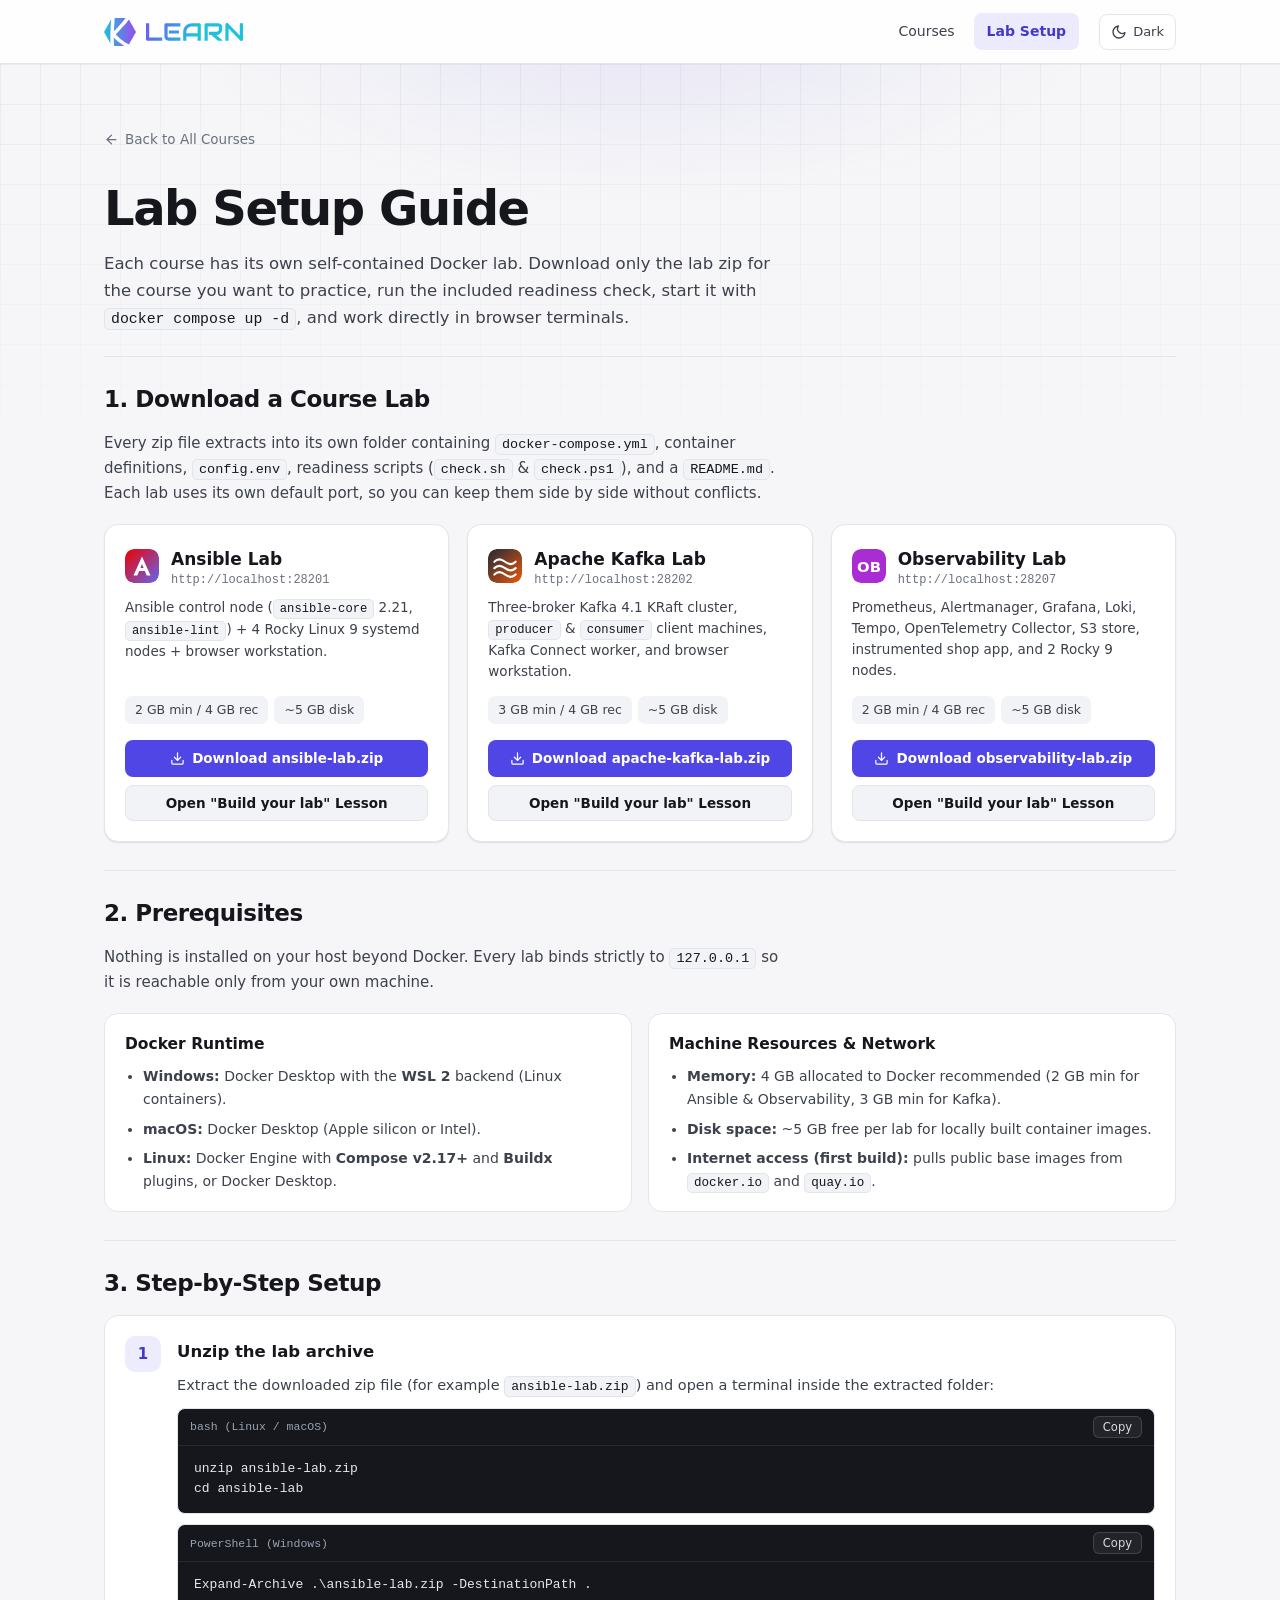
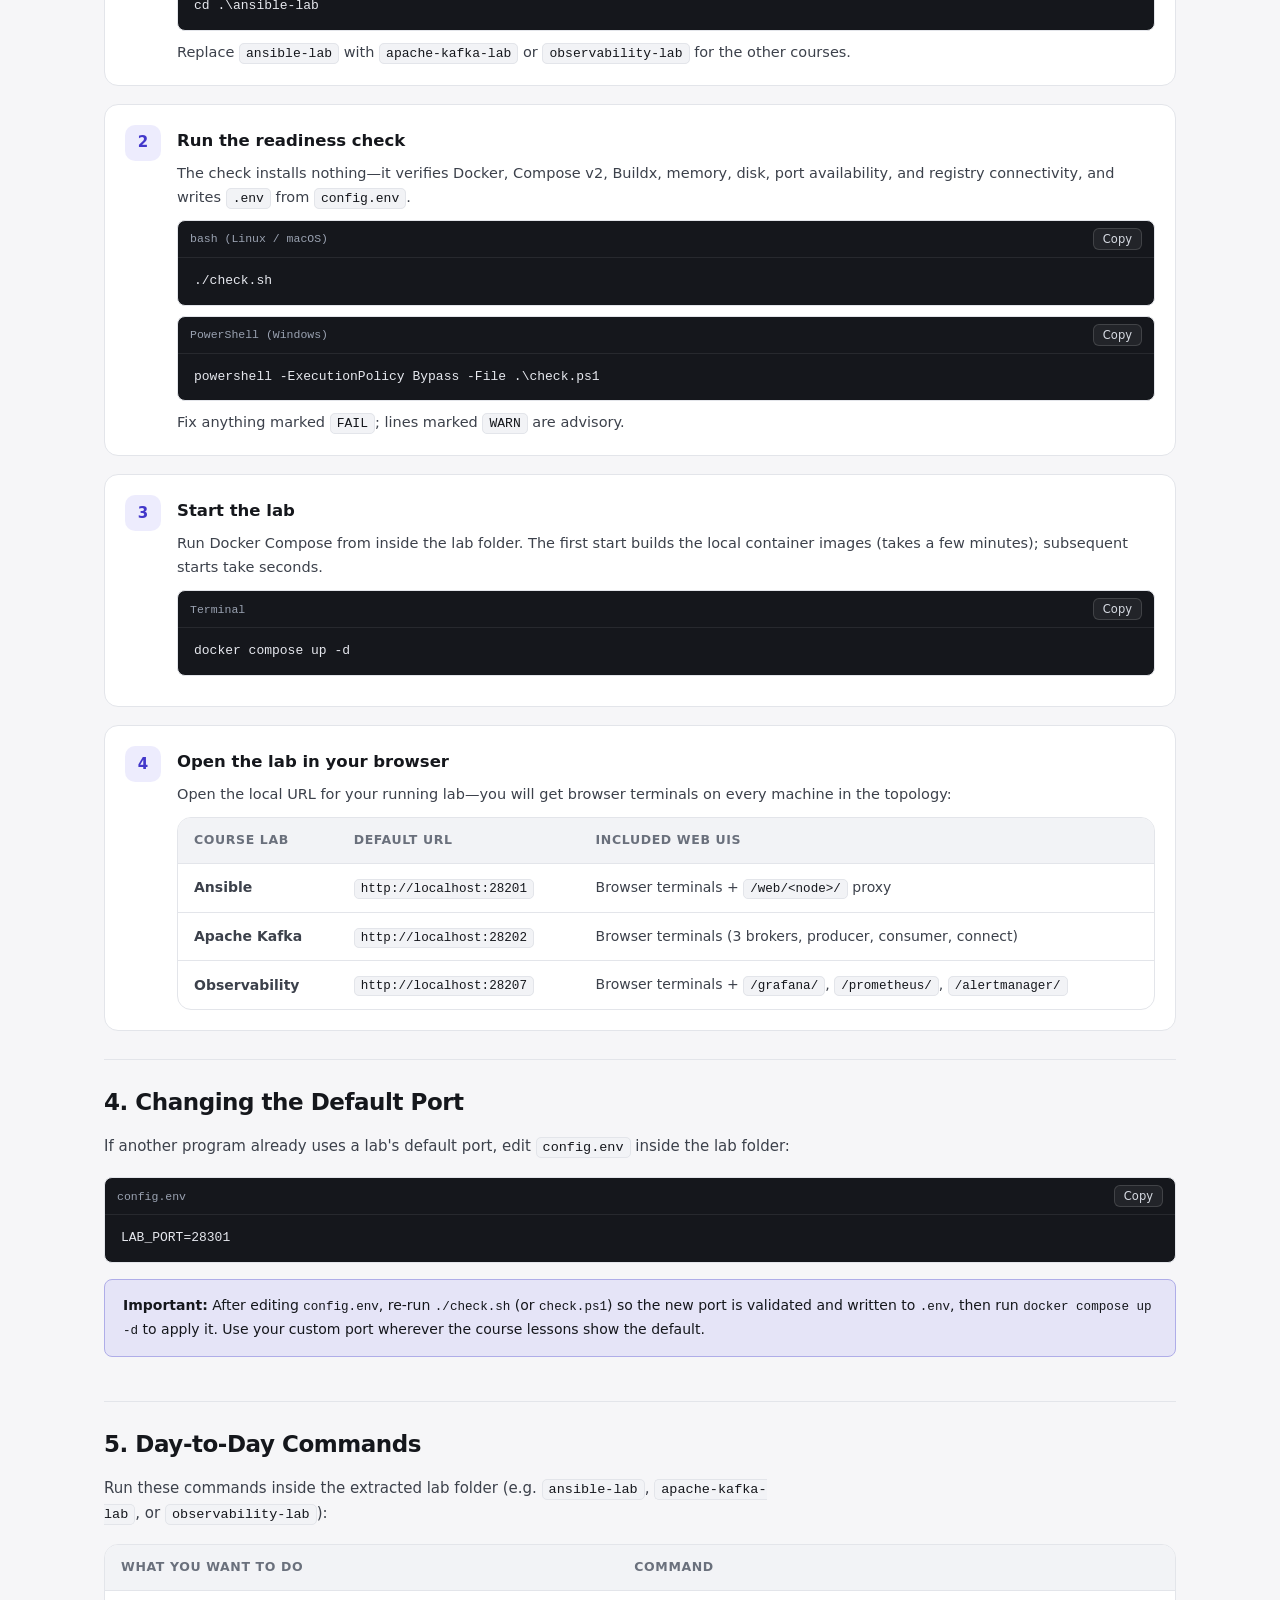
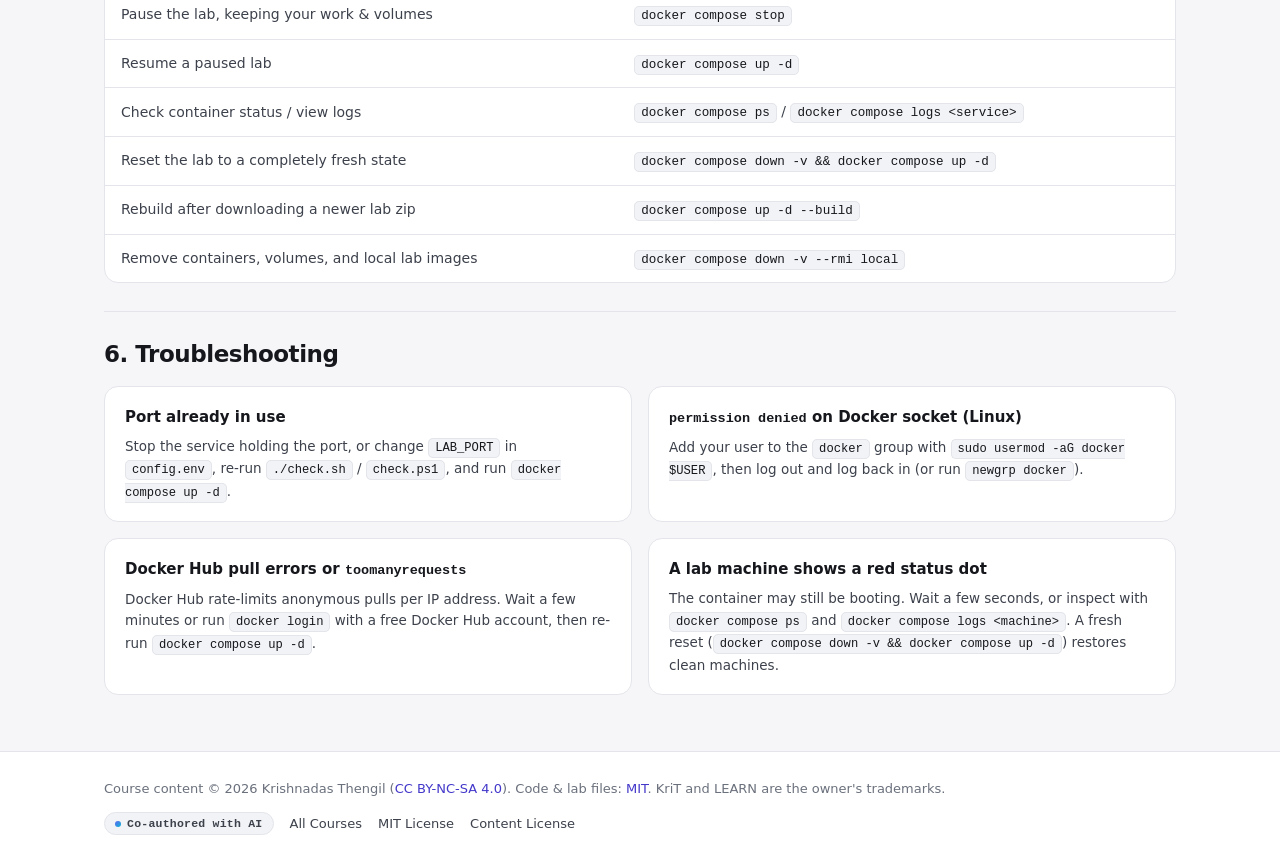
==== commit 48ec61b6: "Use KriT and LEARN SVG logos and add Co-authored with AI footer badge" ====
--- a/lab-setup/index.html
+++ b/lab-setup/index.html
@@ -6,7 +6,7 @@
   <meta name="theme-color" content="#0c0d10" />
   <meta name="description" content="Download and set up the local Docker labs for KriT LEARN courses: Ansible, Apache Kafka, and Observability." />
   <title>Lab Setup — KriT LEARN</title>
-  <link rel="icon" href="data:image/svg+xml,%3Csvg xmlns='http://www.w3.org/2000/svg' viewBox='0 0 32 32'%3E%3Cdefs%3E%3ClinearGradient id='g' x1='0' y1='0' x2='1' y2='1'%3E%3Cstop offset='0' stop-color='%236366f1'/%3E%3Cstop offset='1' stop-color='%2306b6d4'/%3E%3C/linearGradient%3E%3C/defs%3E%3Crect width='32' height='32' rx='8' fill='url(%23g)'/%3E%3Ctext x='16' y='21.5' font-family='system-ui,sans-serif' font-size='15' font-weight='800' fill='%23fff' text-anchor='middle'%3EK%3C/text%3E%3C/svg%3E" />
+  <link rel="icon" type="image/svg+xml" href="../assets/KriT.svg" />
   <link rel="stylesheet" href="../assets/portal.css" />
   <script>(function () {
     var t;
@@ -19,8 +19,8 @@
   <header class="topbar">
     <div class="topbar-inner">
       <a class="brand-lockup" href="../" aria-label="KriT LEARN Home">
-        <span class="brand-mark" aria-hidden="true">K</span>
-        <span class="brand-word">KriT <span class="brand-sub">LEARN</span></span>
+        <img class="brand-logo" src="../assets/KriT.svg" alt="KriT" />
+        <img class="brand-wordmark" src="../assets/LEARN_word.svg" alt="LEARN" />
       </a>
       <nav class="nav-links" aria-label="Primary">
         <a class="nav-link" href="../">Courses</a>
@@ -312,6 +312,7 @@
         Course content &copy; 2026 Krishnadas Thengil (<a href="../LICENSE-CONTENT">CC BY-NC-SA 4.0</a>). Code &amp; lab files: <a href="../LICENSE">MIT</a>. KriT and LEARN are the owner's trademarks.
       </div>
       <div class="footer-links">
+        <span class="ai-badge"><span class="ai-badge-dot" aria-hidden="true"></span>Co-authored with AI</span>
         <a href="../">All Courses</a>
         <a href="../LICENSE">MIT License</a>
         <a href="../LICENSE-CONTENT">Content License</a>
--- a/assets/portal.css
+++ b/assets/portal.css
@@ -146,43 +146,21 @@
   align-items: center;
   gap: 10px;
   color: var(--text);
-  font-family: var(--font-display);
-  font-weight: 800;
-  font-size: 17px;
-  letter-spacing: -0.02em;
-}
-.brand-lockup:hover { text-decoration: none; }
-
-.brand-mark {
-  width: 30px;
-  height: 30px;
-  border-radius: 9px;
-  background: var(--brand-gradient);
-  display: inline-flex;
-  align-items: center;
-  justify-content: center;
-  color: #fff;
-  font-weight: 800;
-  font-size: 14px;
-  box-shadow: var(--shadow-sm);
+}
+.brand-lockup:hover { text-decoration: none; opacity: 0.92; }
+
+.brand-logo {
+  height: 28px;
+  width: auto;
+  display: block;
   flex-shrink: 0;
 }
 
-.brand-word {
-  display: inline-flex;
-  align-items: baseline;
-  gap: 6px;
-}
-
-.brand-word .brand-sub {
-  font-size: 12px;
-  font-weight: 700;
-  letter-spacing: 0.14em;
-  text-transform: uppercase;
-  background: var(--brand-gradient);
-  -webkit-background-clip: text;
-  background-clip: text;
-  color: transparent;
+.brand-wordmark {
+  height: 18px;
+  width: auto;
+  display: block;
+  flex-shrink: 0;
 }
 
 .nav-links {
@@ -831,11 +809,34 @@
 .footer-links {
   display: flex;
   flex-wrap: wrap;
-  gap: 16px;
+  align-items: center;
+  gap: 14px 16px;
 }
 
 .footer-links a { color: var(--text-2); }
 .footer-links a:hover { color: var(--accent); }
+
+.ai-badge {
+  display: inline-flex;
+  align-items: center;
+  gap: 6px;
+  padding: 4px 10px;
+  border-radius: 999px;
+  border: 1px solid var(--border);
+  background: var(--surface-2);
+  color: var(--text-2);
+  font: 600 11.5px/1.2 var(--font-mono);
+  letter-spacing: 0.02em;
+  white-space: nowrap;
+}
+
+.ai-badge-dot {
+  width: 6px;
+  height: 6px;
+  border-radius: 50%;
+  background: var(--brand-gradient);
+  flex-shrink: 0;
+}
 
 /* Responsive */
 @media (max-width: 900px) {
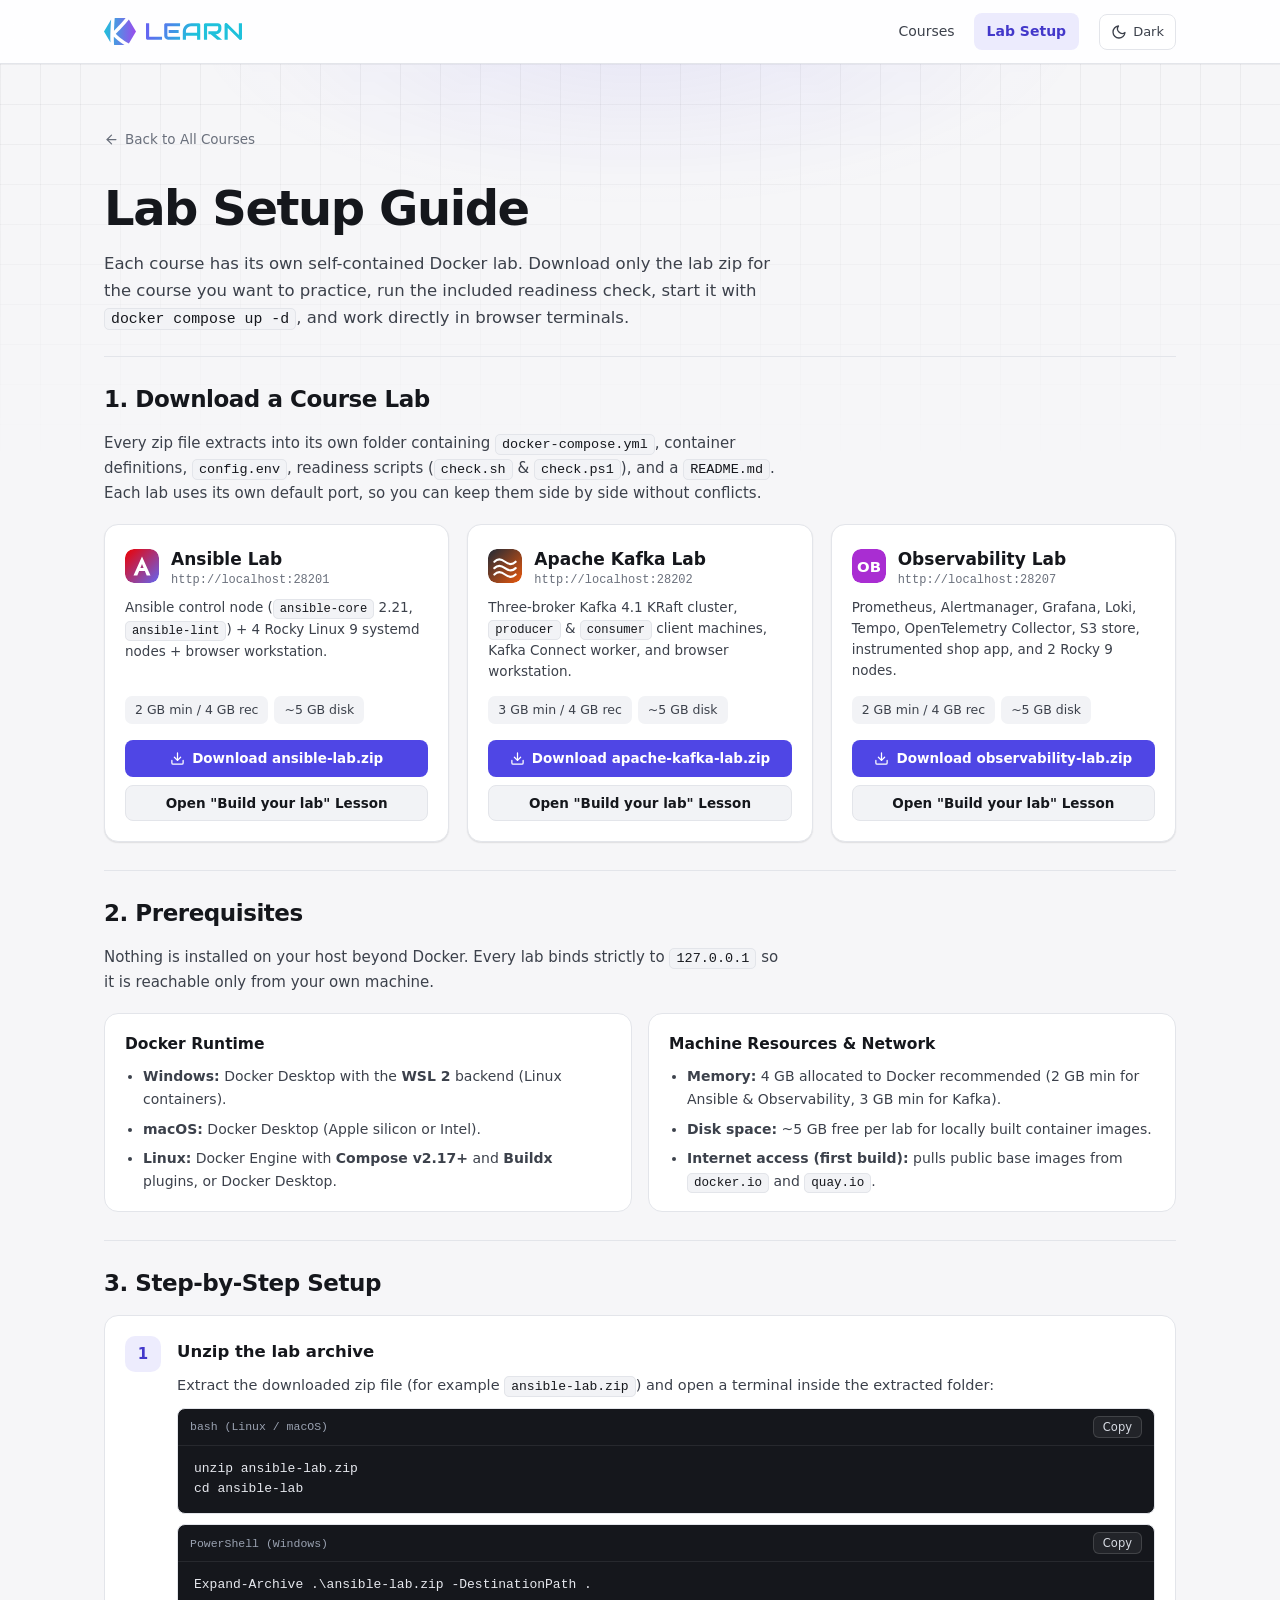
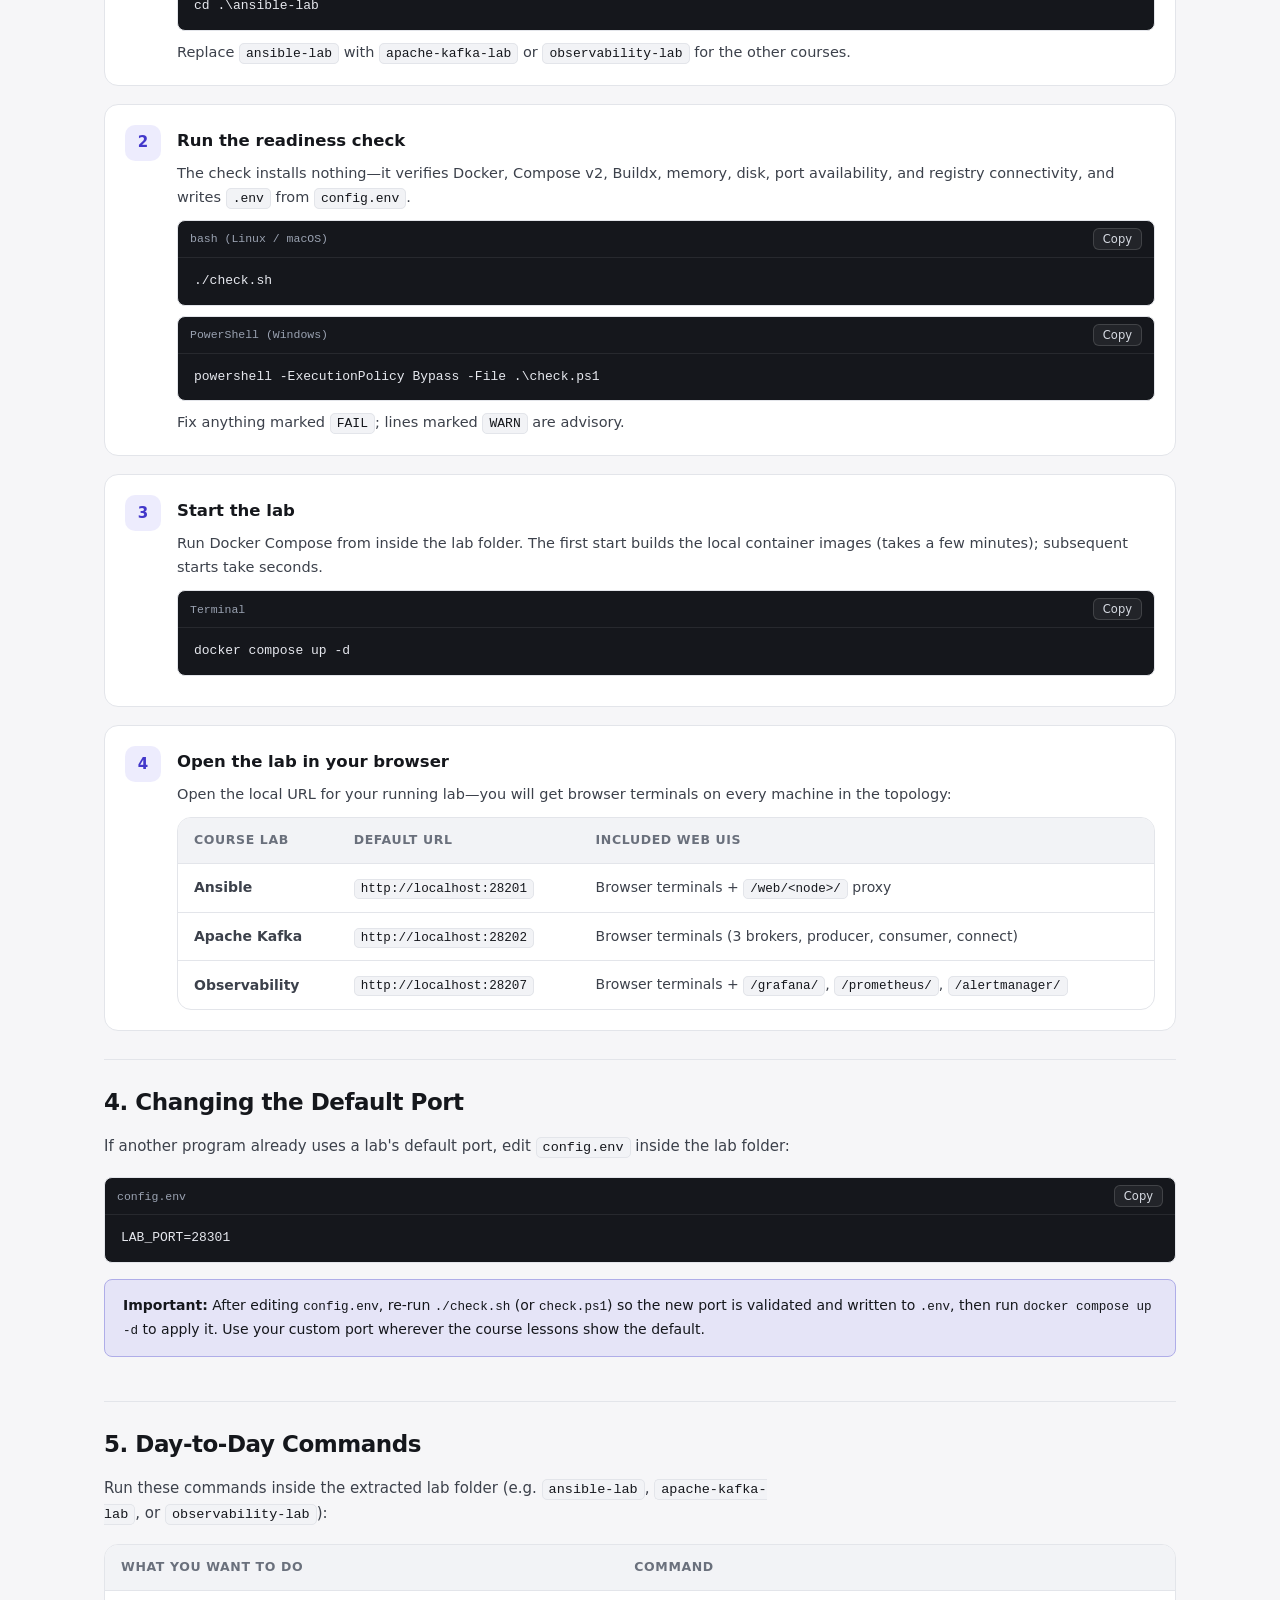
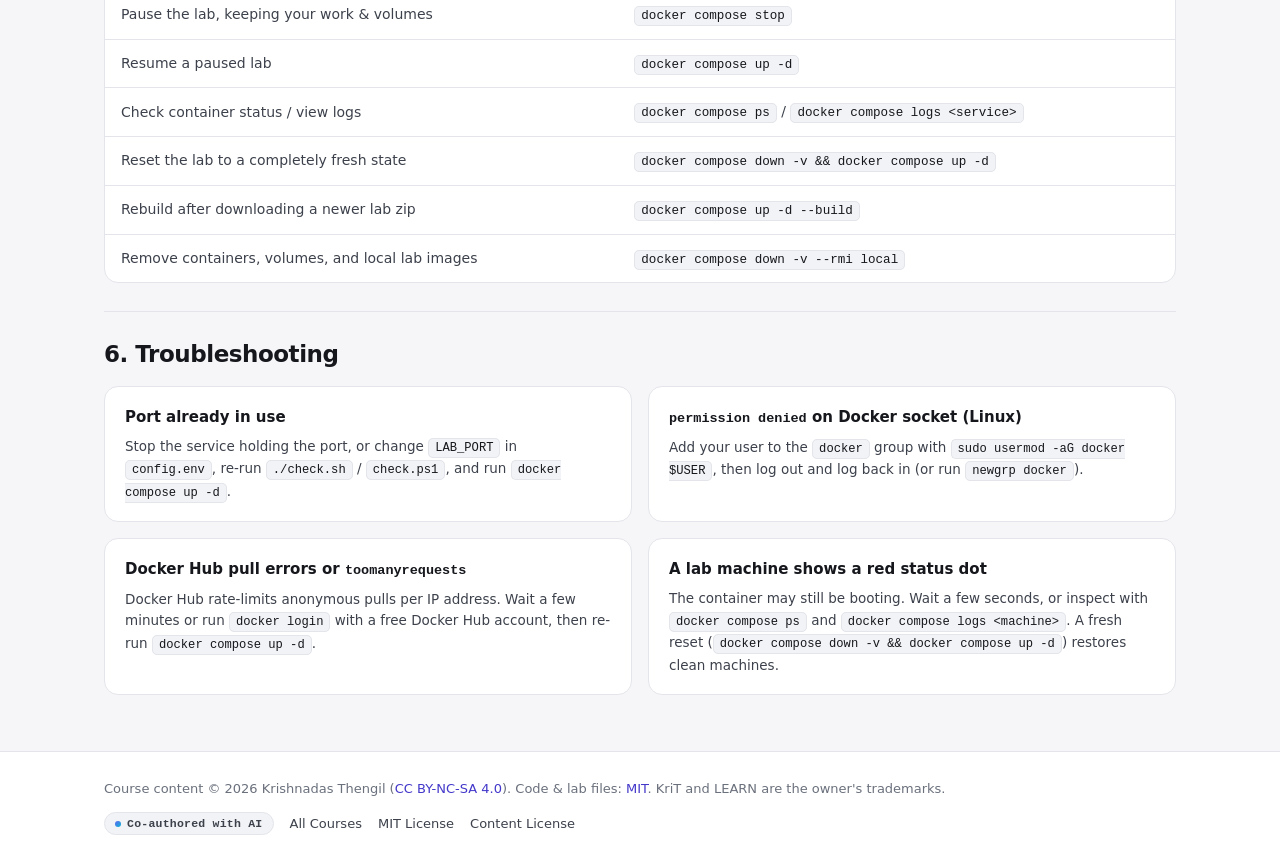
==== commit 49d7105e: "Constrain header SVG logo dimensions and bust portal.css cache" ====
--- a/lab-setup/index.html
+++ b/lab-setup/index.html
@@ -7,7 +7,7 @@
   <meta name="description" content="Download and set up the local Docker labs for KriT LEARN courses: Ansible, Apache Kafka, and Observability." />
   <title>Lab Setup — KriT LEARN</title>
   <link rel="icon" type="image/svg+xml" href="../assets/KriT.svg" />
-  <link rel="stylesheet" href="../assets/portal.css" />
+  <link rel="stylesheet" href="../assets/portal.css?v=2" />
   <script>(function () {
     var t;
     try { t = JSON.parse(localStorage.getItem('learn-theme')); } catch (e) {}
@@ -19,8 +19,8 @@
   <header class="topbar">
     <div class="topbar-inner">
       <a class="brand-lockup" href="../" aria-label="KriT LEARN Home">
-        <img class="brand-logo" src="../assets/KriT.svg" alt="KriT" />
-        <img class="brand-wordmark" src="../assets/LEARN_word.svg" alt="LEARN" />
+        <img class="brand-logo" src="../assets/KriT.svg" alt="KriT" width="32" height="28" />
+        <img class="brand-wordmark" src="../assets/LEARN_word.svg" alt="LEARN" width="96" height="18" />
       </a>
       <nav class="nav-links" aria-label="Primary">
         <a class="nav-link" href="../">Courses</a>
--- a/assets/portal.css
+++ b/assets/portal.css
@@ -150,15 +150,21 @@
 .brand-lockup:hover { text-decoration: none; opacity: 0.92; }
 
 .brand-logo {
+  width: 32px;
   height: 28px;
-  width: auto;
+  max-width: 32px;
+  max-height: 28px;
+  object-fit: contain;
   display: block;
   flex-shrink: 0;
 }
 
 .brand-wordmark {
+  width: 96px;
   height: 18px;
-  width: auto;
+  max-width: 96px;
+  max-height: 18px;
+  object-fit: contain;
   display: block;
   flex-shrink: 0;
 }
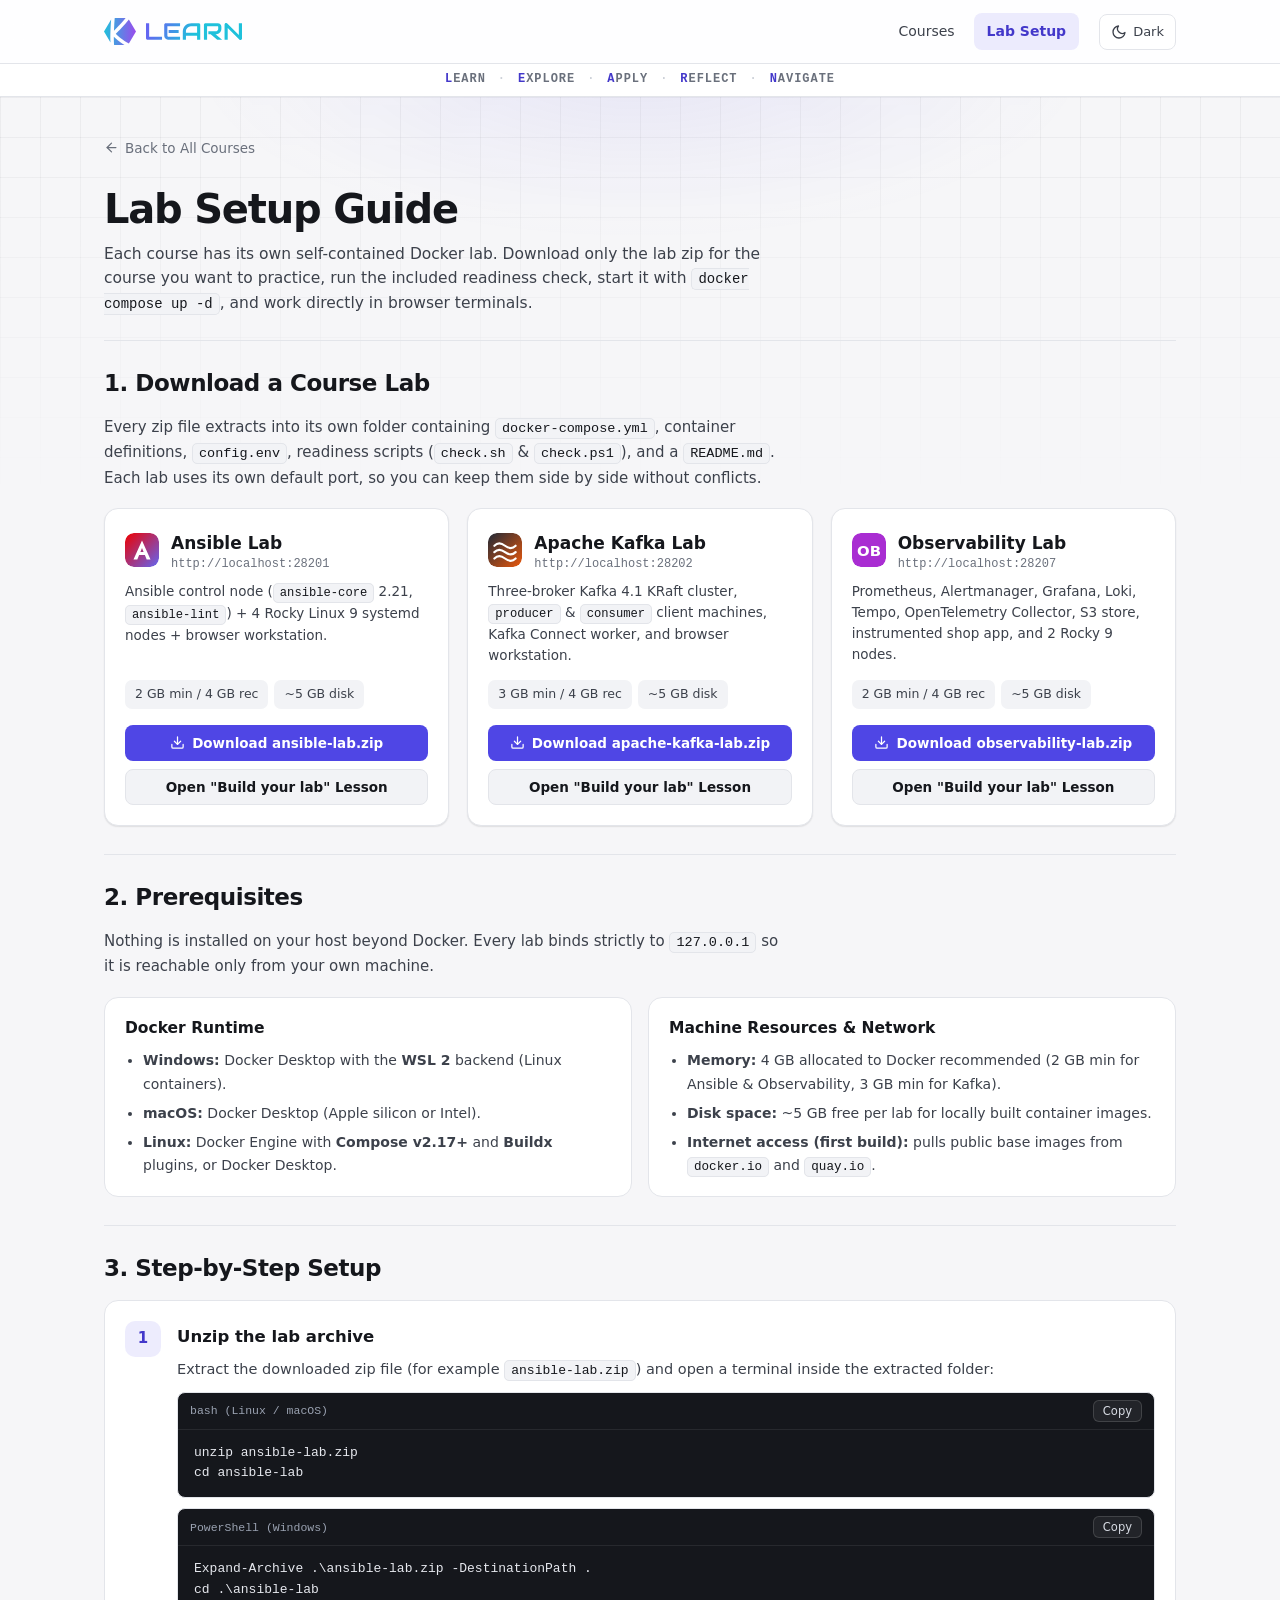
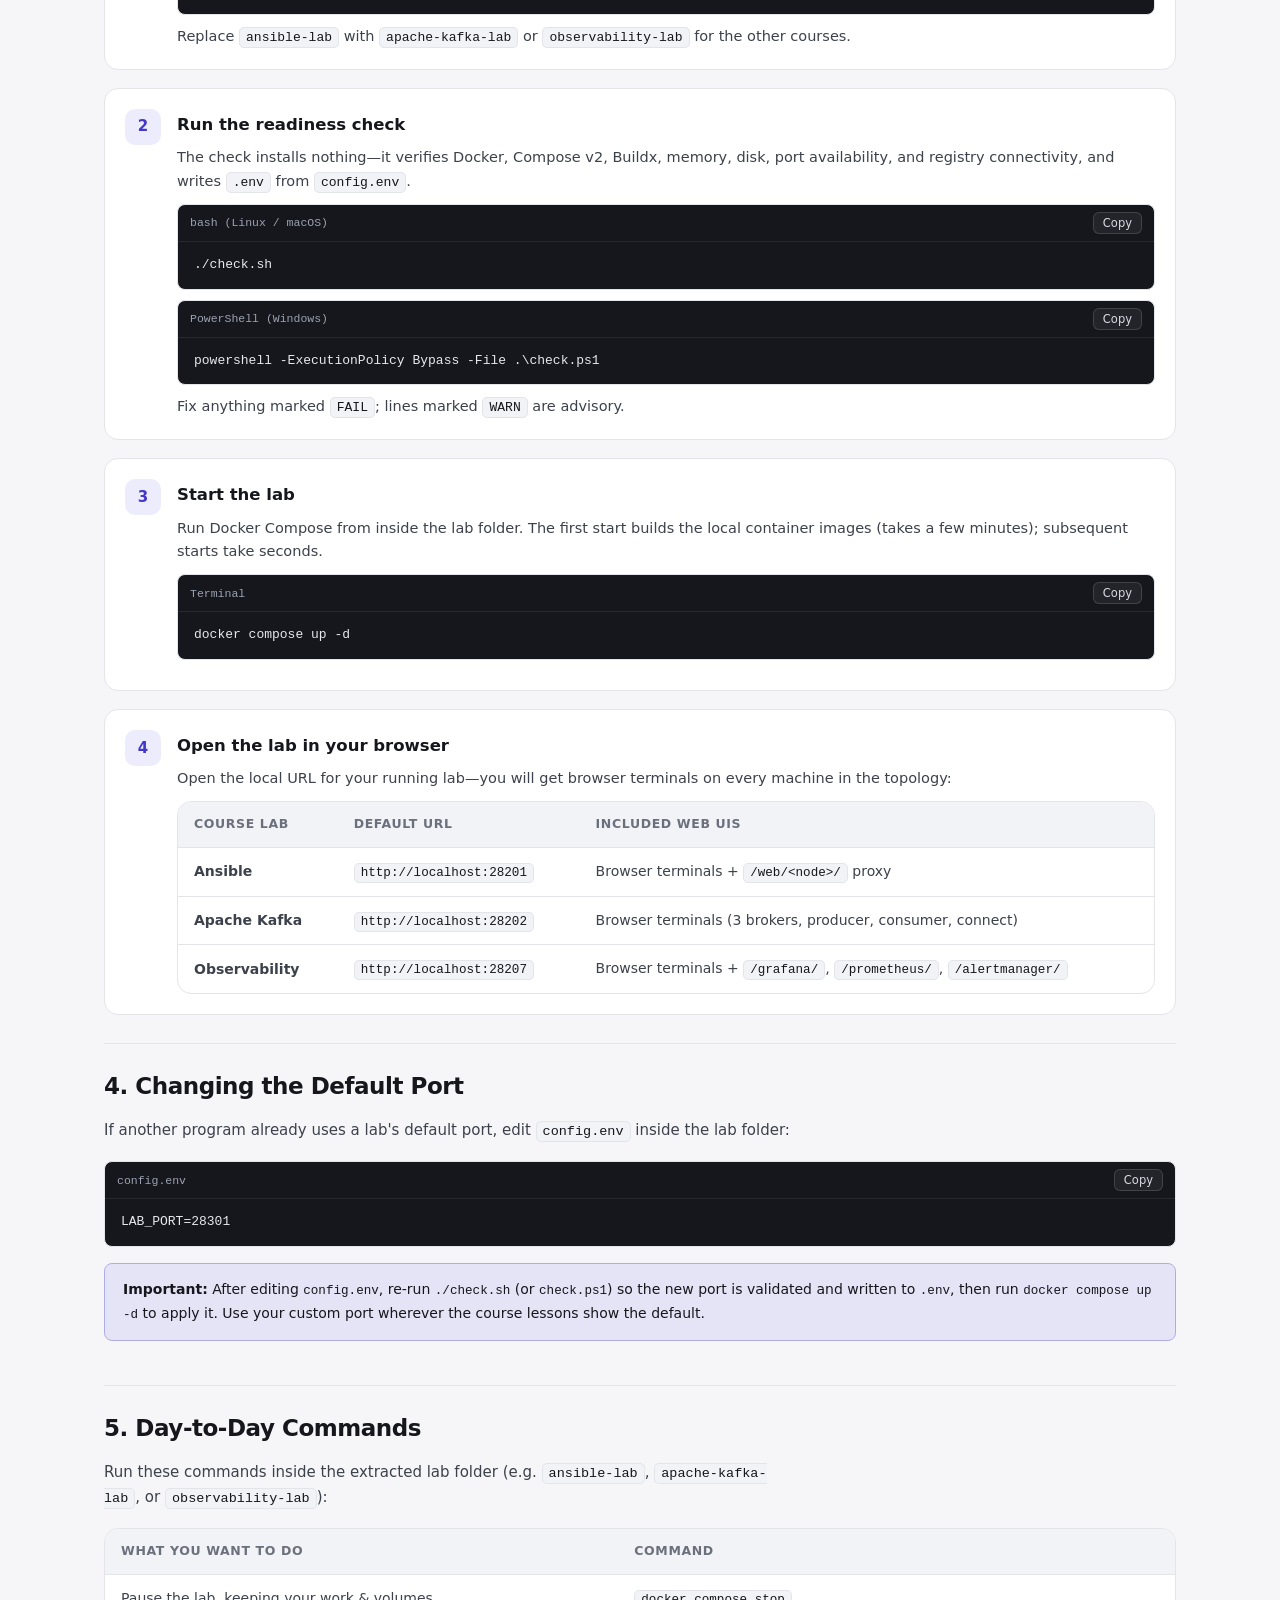
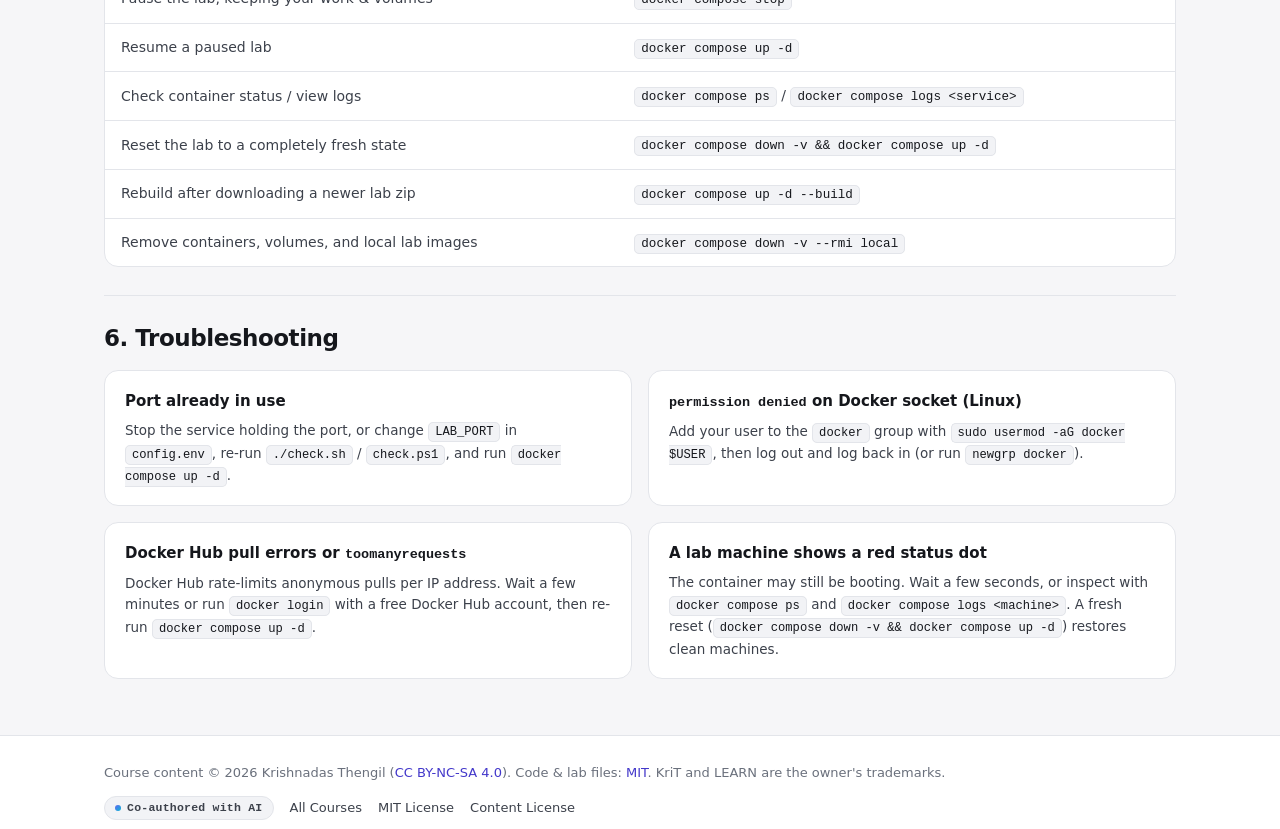
==== commit 2d8bc365: "Add LEARN subtitle bar and compact hover-expandable course tiles" ====
--- a/lab-setup/index.html
+++ b/lab-setup/index.html
@@ -7,7 +7,7 @@
   <meta name="description" content="Download and set up the local Docker labs for KriT LEARN courses: Ansible, Apache Kafka, and Observability." />
   <title>Lab Setup — KriT LEARN</title>
   <link rel="icon" type="image/svg+xml" href="../assets/KriT.svg" />
-  <link rel="stylesheet" href="../assets/portal.css?v=2" />
+  <link rel="stylesheet" href="../assets/portal.css?v=3" />
   <script>(function () {
     var t;
     try { t = JSON.parse(localStorage.getItem('learn-theme')); } catch (e) {}
@@ -34,6 +34,20 @@
     </div>
   </header>
 
+  <div class="sub-header" aria-label="LEARN motto">
+    <div class="container sub-header-inner">
+      <span class="sh-word">Learn</span>
+      <span class="sh-dot" aria-hidden="true">&middot;</span>
+      <span class="sh-word">Explore</span>
+      <span class="sh-dot" aria-hidden="true">&middot;</span>
+      <span class="sh-word">Apply</span>
+      <span class="sh-dot" aria-hidden="true">&middot;</span>
+      <span class="sh-word">Reflect</span>
+      <span class="sh-dot" aria-hidden="true">&middot;</span>
+      <span class="sh-word">Navigate</span>
+    </div>
+  </div>
+
   <main class="page-bg">
     <div class="container">
       <section class="hero" style="padding-bottom: 24px;">
@@ -320,6 +334,6 @@
     </div>
   </footer>
 
-  <script src="../assets/portal.js"></script>
+  <script src="../assets/portal.js?v=2"></script>
 </body>
 </html>
--- a/assets/portal.css
+++ b/assets/portal.css
@@ -217,9 +217,41 @@
 }
 .theme-btn svg { width: 16px; height: 16px; flex-shrink: 0; }
 
+/* Subtitle Bar Under Header */
+.sub-header {
+  border-bottom: 1px solid var(--border);
+  background: var(--surface);
+  padding: 8px 0;
+}
+
+.sub-header-inner {
+  display: flex;
+  align-items: center;
+  justify-content: center;
+  flex-wrap: wrap;
+  gap: 8px 12px;
+  font: 600 12px/1.3 var(--font-mono);
+  letter-spacing: 0.08em;
+  text-transform: uppercase;
+  color: var(--muted);
+}
+
+.sub-header-inner .sh-word {
+  display: inline-block;
+}
+
+.sub-header-inner .sh-word::first-letter {
+  color: var(--accent);
+}
+
+.sub-header-inner .sh-dot {
+  color: var(--border-strong);
+  user-select: none;
+}
+
 /* Hero */
 .hero {
-  padding: 64px 0 42px;
+  padding: 40px 0 28px;
 }
 
 .eyebrow {
@@ -245,47 +277,53 @@
 }
 
 .hero h1 {
-  margin: 18px 0 14px;
-  font-family: var(--font-display);
-  font-size: clamp(32px, 4.6vw, 48px);
+  margin: 14px 0 10px;
+  font-family: var(--font-display);
+  font-size: clamp(28px, 3.8vw, 40px);
   font-weight: 800;
   line-height: 1.12;
   letter-spacing: -0.03em;
-  max-width: 18ch;
+  max-width: 22ch;
 }
 
 .hero-lead {
   margin: 0;
-  max-width: 66ch;
-  font-size: 16.5px;
-  line-height: 1.65;
-  color: var(--text-2);
-}
-
-/* Tile Grid */
+  max-width: 68ch;
+  font-size: 15.5px;
+  line-height: 1.6;
+  color: var(--text-2);
+}
+
+/* Compact Tile Grid + Hover Expanded Card */
 .section-head {
   display: flex;
   align-items: baseline;
   justify-content: space-between;
   gap: 16px;
-  margin: 12px 0 20px;
+  margin: 8px 0 16px;
 }
 
 .section-title {
   margin: 0;
   font-family: var(--font-display);
-  font-size: 13px;
+  font-size: 12.5px;
   font-weight: 700;
   letter-spacing: 0.12em;
   text-transform: uppercase;
   color: var(--muted);
 }
 
+.section-hint {
+  font-size: 12.5px;
+  color: var(--muted);
+}
+
 .tile-grid {
   display: grid;
-  grid-template-columns: repeat(2, minmax(0, 1fr));
-  gap: 22px;
-  padding-bottom: 56px;
+  grid-template-columns: repeat(4, minmax(0, 1fr));
+  gap: 16px;
+  padding-bottom: 44px;
+  align-items: start;
 }
 
 .tile {
@@ -294,11 +332,10 @@
   flex-direction: column;
   background: var(--surface);
   border: 1px solid var(--border);
-  border-radius: var(--radius-lg);
-  padding: 26px;
+  border-radius: var(--radius);
   box-shadow: var(--shadow-sm);
-  transition: transform 0.22s var(--ease), box-shadow 0.22s var(--ease), border-color 0.22s var(--ease);
-  overflow: hidden;
+  transition: transform 0.2s var(--ease), box-shadow 0.2s var(--ease), border-color 0.2s var(--ease), border-radius 0.15s var(--ease);
+  z-index: 1;
 }
 
 .tile::before {
@@ -306,33 +343,47 @@
   position: absolute;
   inset: 0 0 auto 0;
   height: 3px;
+  border-radius: var(--radius) var(--radius) 0 0;
   background: var(--tile-accent, var(--brand-gradient));
-  opacity: 0.9;
-}
-
-.tile:hover {
-  transform: translateY(-3px);
-  box-shadow: var(--shadow-md);
+  opacity: 0.92;
+  pointer-events: none;
+}
+
+.tile:hover,
+.tile:focus-within,
+.tile.is-expanded {
+  z-index: 30;
+  transform: translateY(-2px);
+  box-shadow: var(--shadow-lg);
   border-color: var(--border-strong);
+  border-bottom-left-radius: 0;
+  border-bottom-right-radius: 0;
 }
 
 .tile-setup {
   background: linear-gradient(155deg, var(--surface) 0%, var(--bg-tint) 100%);
-  border-color: color-mix(in srgb, var(--accent-fill) 32%, var(--border));
+  border-color: color-mix(in srgb, var(--accent-fill) 34%, var(--border));
+}
+
+.tile-compact {
+  padding: 16px 16px 15px;
+  display: flex;
+  flex-direction: column;
+  gap: 12px;
+  cursor: pointer;
 }
 
 .tile-top {
   display: flex;
-  align-items: flex-start;
+  align-items: center;
   justify-content: space-between;
-  gap: 16px;
-  margin-bottom: 16px;
+  gap: 10px;
 }
 
 .tile-icon {
-  width: 46px;
-  height: 46px;
-  border-radius: 12px;
+  width: 36px;
+  height: 36px;
+  border-radius: 9px;
   display: inline-flex;
   align-items: center;
   justify-content: center;
@@ -342,20 +393,20 @@
 }
 
 .tile-icon svg {
-  width: 46px;
-  height: 46px;
+  width: 36px;
+  height: 36px;
   display: block;
 }
 
 .tile-badge {
   display: inline-flex;
   align-items: center;
-  padding: 4px 10px;
+  padding: 3px 9px;
   border-radius: 999px;
   background: var(--surface-2);
   border: 1px solid var(--border);
   color: var(--muted);
-  font: 600 11.5px/1.2 var(--font-mono);
+  font: 600 11px/1.2 var(--font-mono);
   white-space: nowrap;
 }
 
@@ -366,27 +417,81 @@
 }
 
 .tile h2 {
-  margin: 0 0 8px;
-  font-family: var(--font-display);
-  font-size: 22px;
+  margin: 0;
+  font-family: var(--font-display);
+  font-size: 17px;
   font-weight: 750;
   letter-spacing: -0.02em;
-  color: var(--text);
+  line-height: 1.25;
+  color: var(--text);
+}
+
+.tile-title-link {
+  color: inherit;
+  text-decoration: none;
+}
+.tile-title-link:hover {
+  color: var(--accent);
+  text-decoration: none;
+}
+
+/* Expanded Hover Drawer */
+.tile-expand {
+  position: absolute;
+  top: 100%;
+  left: -1px;
+  right: -1px;
+  background: var(--surface);
+  border: 1px solid var(--border-strong);
+  border-top: 1px solid var(--border);
+  border-radius: 0 0 var(--radius) var(--radius);
+  box-shadow: var(--shadow-lg);
+  padding: 13px 16px 16px;
+  opacity: 0;
+  visibility: hidden;
+  transform: translateY(-4px);
+  pointer-events: none;
+  transition: opacity 0.18s var(--ease), transform 0.18s var(--ease), visibility 0.18s;
+}
+
+.tile-setup .tile-expand {
+  background: linear-gradient(180deg, var(--bg-tint) 0%, var(--surface) 100%);
+  border-color: color-mix(in srgb, var(--accent-fill) 34%, var(--border-strong));
+}
+
+.tile:hover .tile-expand,
+.tile:focus-within .tile-expand,
+.tile.is-expanded .tile-expand {
+  opacity: 1;
+  visibility: visible;
+  transform: translateY(0);
+  pointer-events: auto;
 }
 
 .tile-desc {
-  margin: 0 0 18px;
-  color: var(--text-2);
-  font-size: 14.5px;
-  line-height: 1.65;
-  flex: 1;
+  margin: 0 0 13px;
+  color: var(--text-2);
+  font-size: 13px;
+  line-height: 1.55;
+}
+
+.tile-actions {
+  display: flex;
+  flex-direction: column;
+  gap: 8px;
+}
+
+.tile-actions .btn {
+  width: 100%;
+  padding: 8px 12px;
+  font-size: 13px;
 }
 
 .pill-row {
   display: flex;
   flex-wrap: wrap;
   gap: 8px;
-  margin-bottom: 22px;
+  margin-bottom: 18px;
 }
 
 .pill {
@@ -405,15 +510,6 @@
   font-family: var(--font-mono);
   font-size: 12px;
   color: var(--text);
-}
-
-.tile-actions {
-  display: flex;
-  flex-wrap: wrap;
-  align-items: center;
-  gap: 10px;
-  padding-top: 16px;
-  border-top: 1px solid var(--border);
 }
 
 /* Buttons */
@@ -845,8 +941,10 @@
 }
 
 /* Responsive */
-@media (max-width: 900px) {
-  .tile-grid,
+@media (max-width: 980px) {
+  .tile-grid {
+    grid-template-columns: repeat(2, minmax(0, 1fr));
+  }
   .download-grid,
   .info-strip,
   .req-grid,
@@ -858,9 +956,32 @@
 @media (max-width: 600px) {
   .topbar-inner { padding: 0 16px; gap: 10px; }
   .container { padding: 0 16px; }
-  .hero { padding: 40px 0 28px; }
-  .tile { padding: 20px; }
+  .hero { padding: 28px 0 20px; }
+  .tile-grid { grid-template-columns: 1fr; }
+  .tile-expand {
+    position: static;
+    display: none;
+    border: none;
+    border-top: 1px solid var(--border);
+    box-shadow: none;
+    opacity: 1;
+    visibility: visible;
+    transform: none;
+    pointer-events: auto;
+  }
+  .tile:hover .tile-expand,
+  .tile:focus-within .tile-expand,
+  .tile.is-expanded .tile-expand {
+    display: block;
+  }
+  .tile:hover,
+  .tile:focus-within,
+  .tile.is-expanded {
+    border-bottom-left-radius: var(--radius);
+    border-bottom-right-radius: var(--radius);
+  }
   .step { grid-template-columns: 1fr; gap: 10px; }
   .nav-link { padding: 6px 9px; font-size: 13px; }
   .theme-label { display: none; }
-}
+  .section-hint { display: none; }
+}
